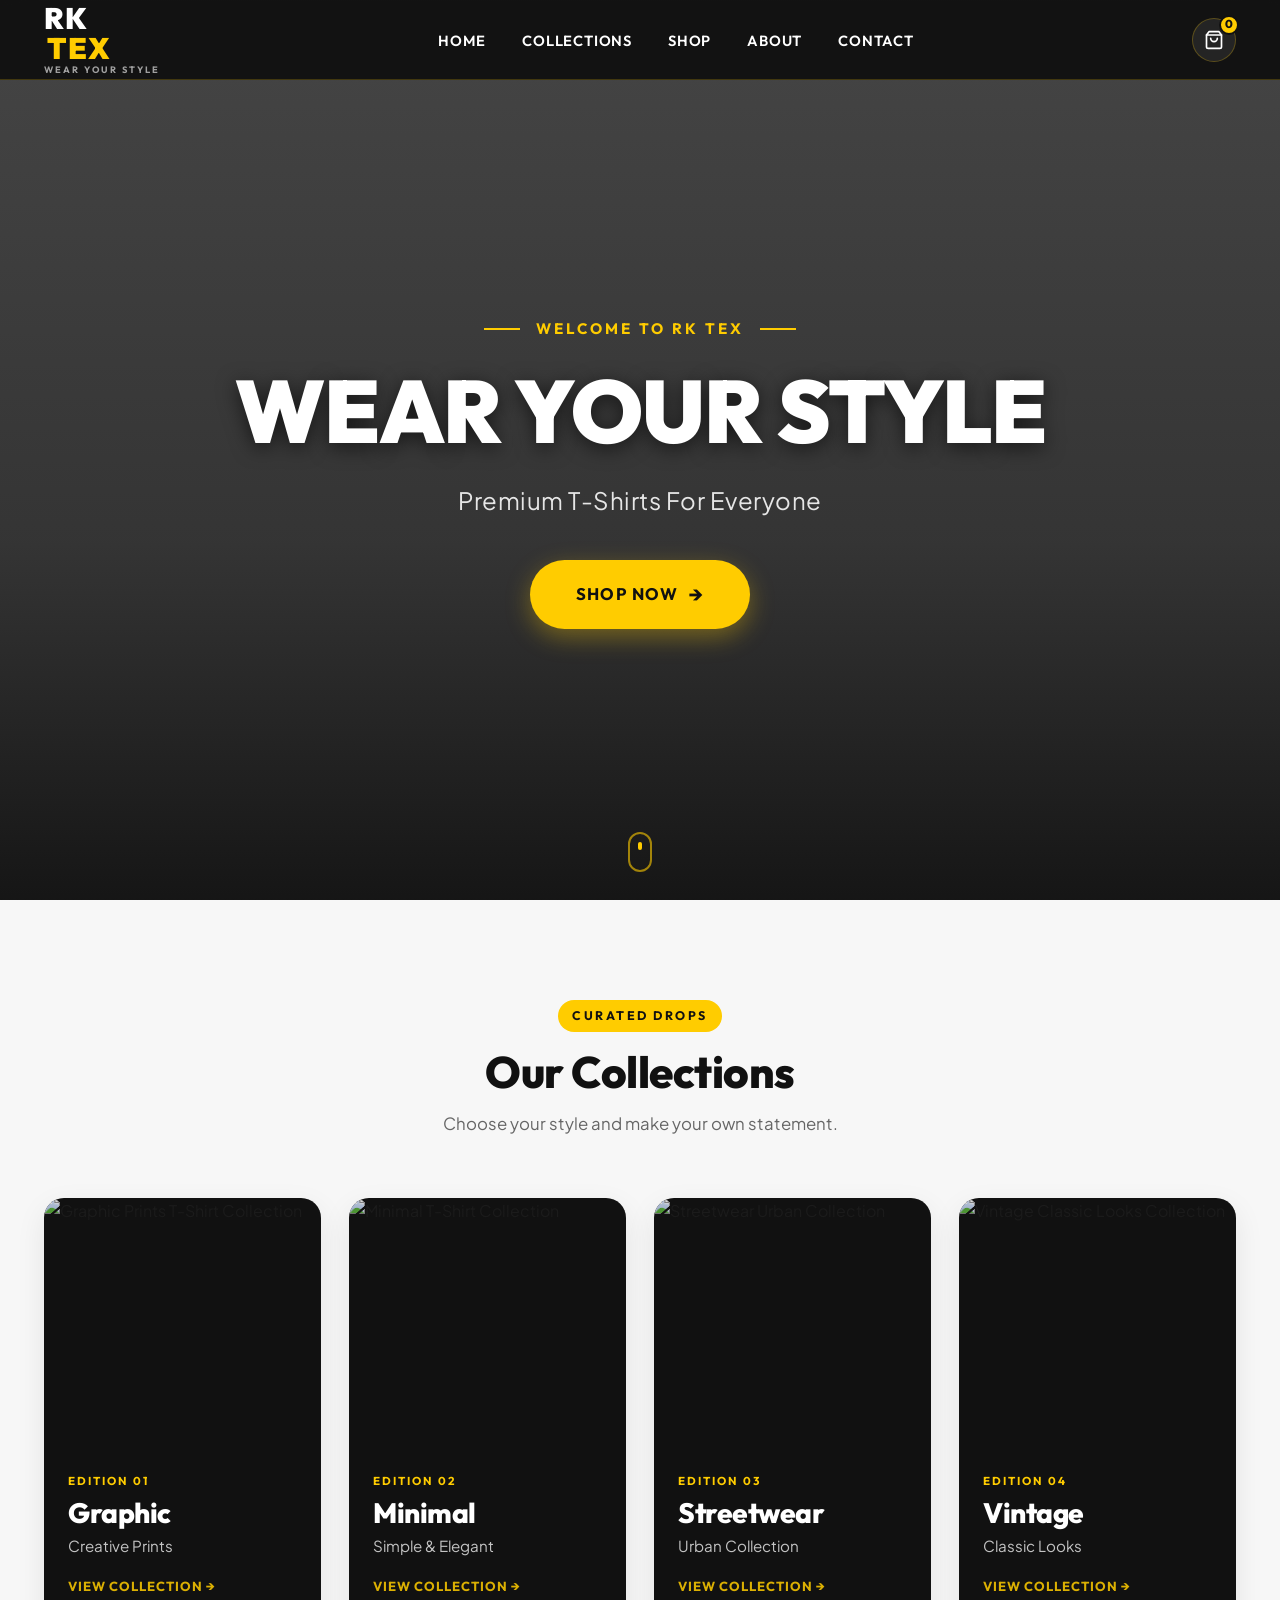
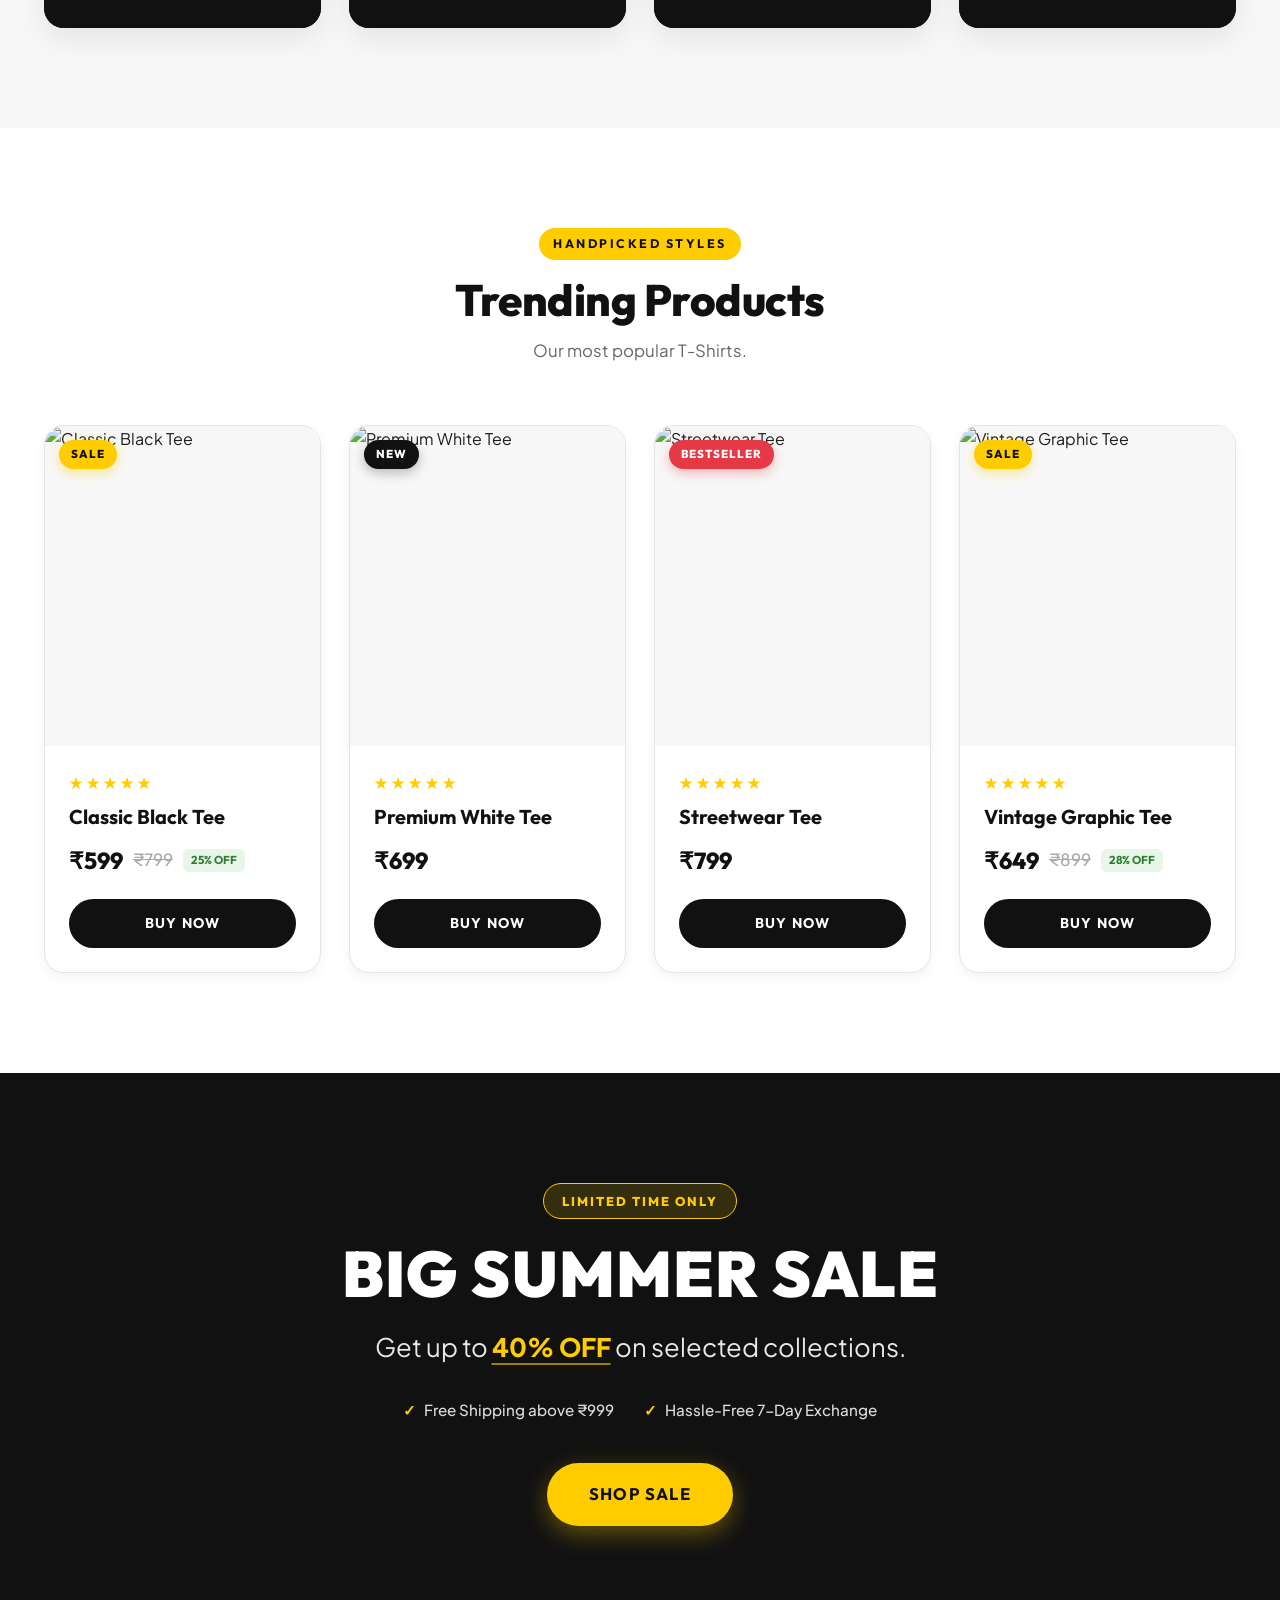
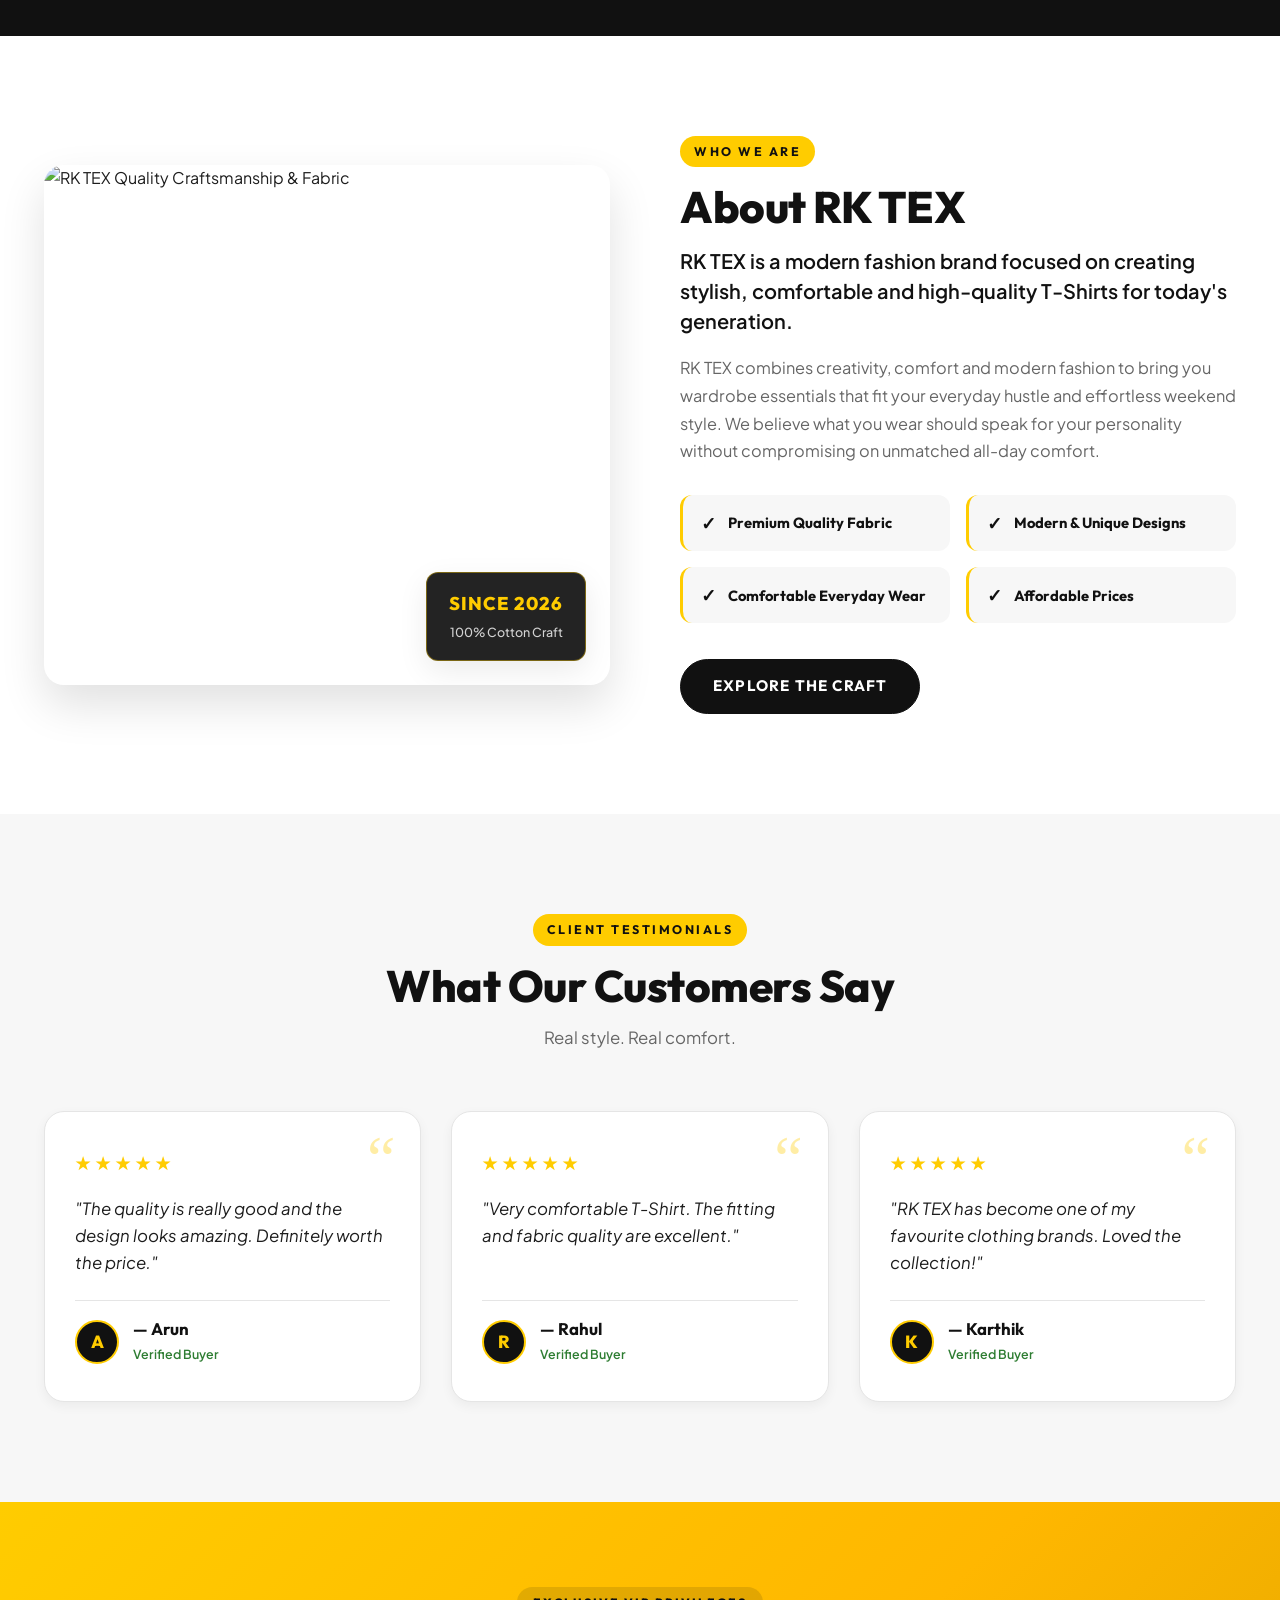
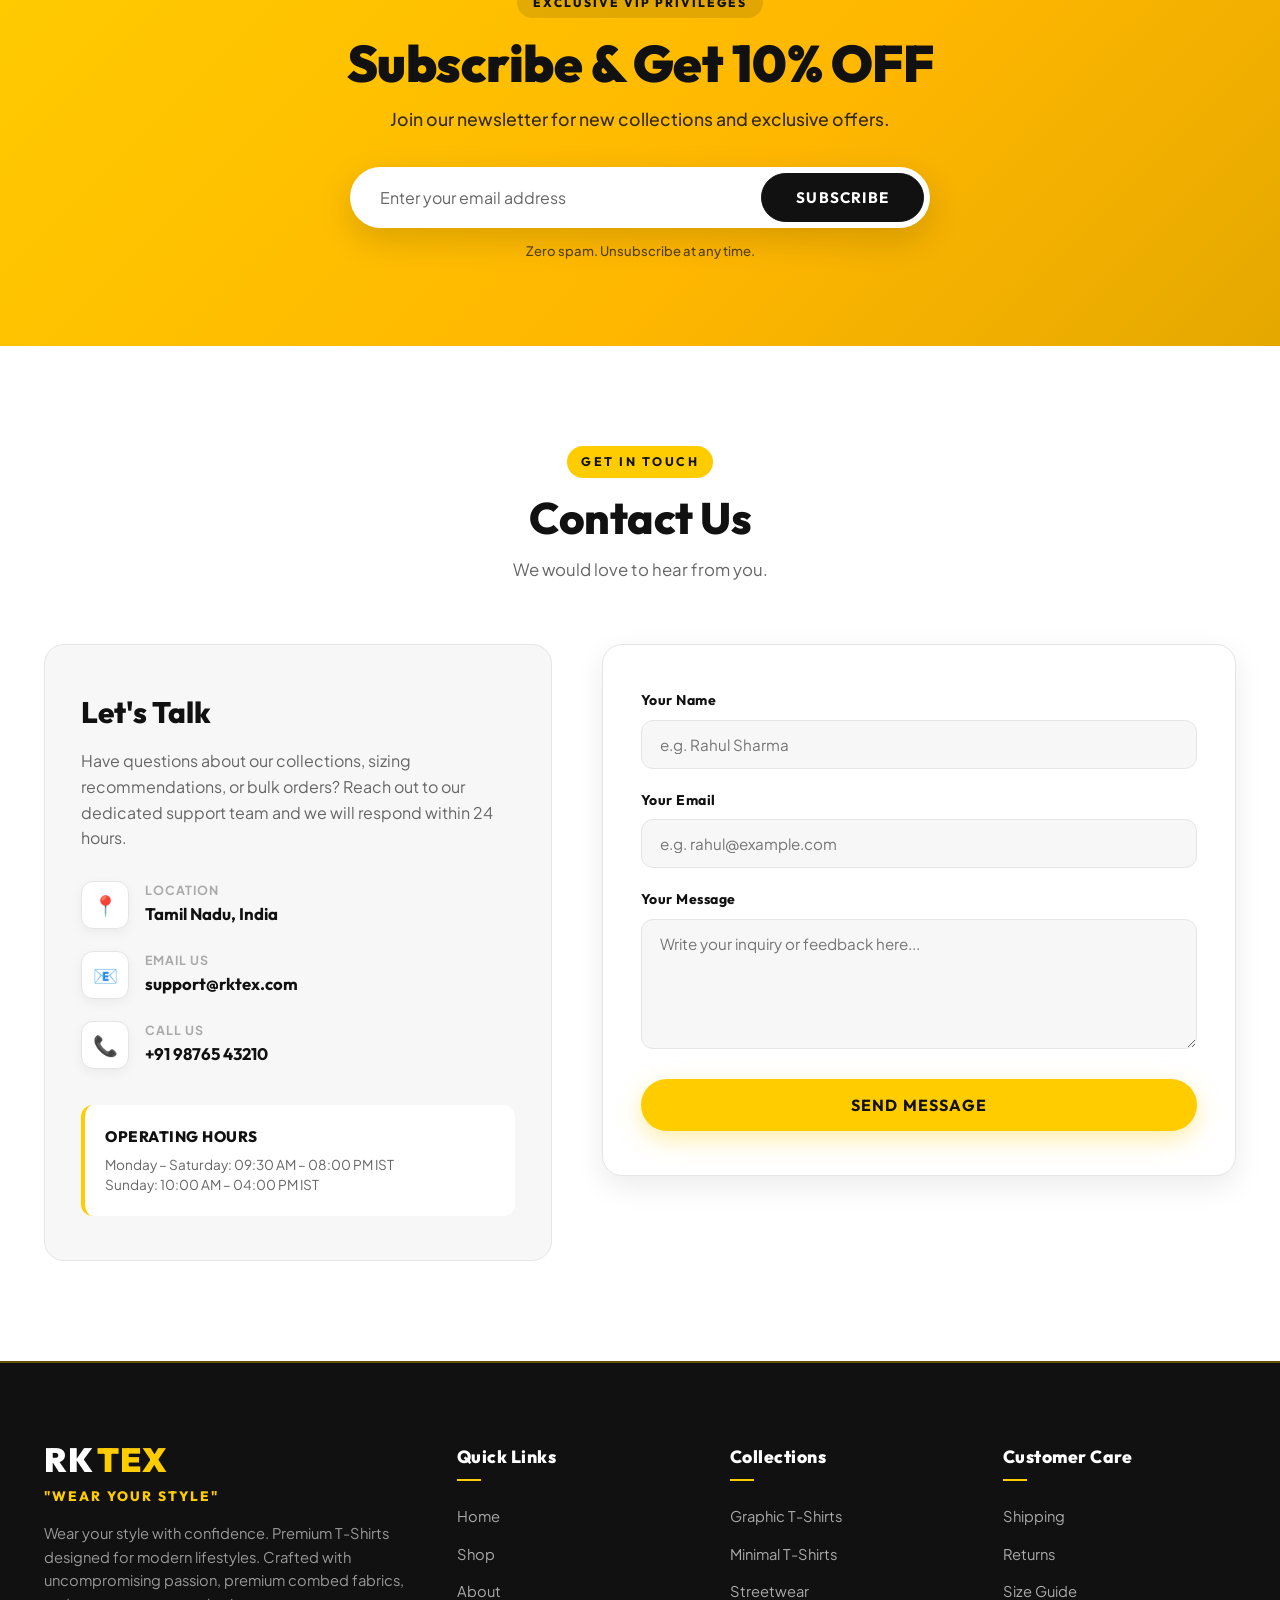
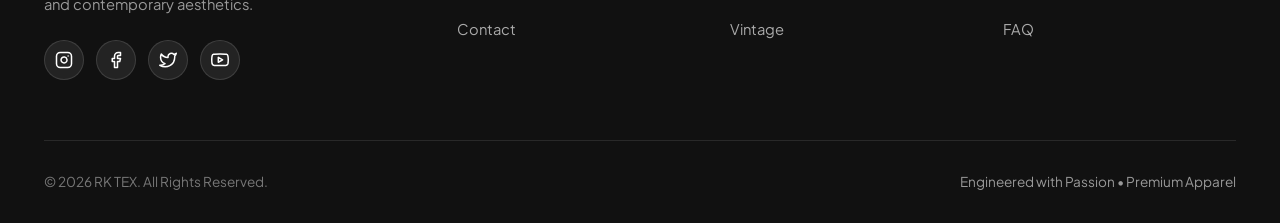
==== index.html @ 27c6c240 "Add files via upload" ====
<!DOCTYPE html>
<html lang="en">
<head>
  <meta charset="UTF-8">
  <meta name="viewport" content="width=device-width, initial-scale=1.0">
  <title>RK TEX | Wear Your Style - Premium Fashion T-Shirts</title>
  <meta name="description" content="RK TEX - Wear Your Style. Premium, stylish, and comfortable T-Shirts designed for today's generation. Explore Graphic, Minimal, Streetwear, and Vintage collections.">

  <!-- Google Fonts -->
  <link rel="preconnect" href="https://fonts.googleapis.com">
  <link rel="preconnect" href="https://fonts.gstatic.com" crossorigin>
  <link href="https://fonts.googleapis.com/css2?family=Outfit:wght@400;500;600;700;800;900&family=Plus+Jakarta+Sans:wght@300;400;500;600;700&display=swap" rel="stylesheet">

  <!-- Stylesheet -->
  <link rel="stylesheet" href="style.css">
</head>
<body>

  <!-- ==================== 1. NAVIGATION BAR ==================== -->
  <header class="navbar" id="navbar">
    <div class="nav-container">
      <!-- Logo -->
      <a href="#home" class="brand-logo" aria-label="RK TEX Home">
        <span class="logo-rk">RK</span>
        <span class="logo-tex">TEX</span>
        <span class="logo-tagline">WEAR YOUR STYLE</span>
      </a>

      <!-- Pure CSS Mobile Toggle (Zero JS) -->
      <input type="checkbox" id="nav-toggle" class="nav-toggle" aria-label="Toggle navigation menu">
      <label for="nav-toggle" class="nav-hamburger" aria-hidden="true">
        <span class="bar"></span>
        <span class="bar"></span>
        <span class="bar"></span>
      </label>

      <!-- Center / Right Navigation Links -->
      <nav class="nav-menu">
        <ul class="nav-links">
          <li><a href="#home" class="nav-link">Home</a></li>
          <li><a href="#collections" class="nav-link">Collections</a></li>
          <li><a href="#shop" class="nav-link">Shop</a></li>
          <li><a href="#about" class="nav-link">About</a></li>
          <li><a href="#contact" class="nav-link">Contact</a></li>
        </ul>
      </nav>

      <!-- Right Side: Shopping Cart Icon (Static / Non-functional) -->
      <div class="nav-cart" title="Shopping Cart (0 items)" aria-label="Shopping Cart">
        <span class="cart-icon-wrapper">
          <svg class="cart-svg" viewBox="0 0 24 24" fill="none" stroke="currentColor" stroke-width="2" stroke-linecap="round" stroke-linejoin="round">
            <path d="M6 2L3 6v14a2 2 0 0 0 2 2h14a2 2 0 0 0 2-2V6l-3-4z"></path>
            <line x1="3" y1="6" x2="21" y2="6"></line>
            <path d="M16 10a4 4 0 0 1-8 0"></path>
          </svg>
          <span class="cart-badge">0</span>
        </span>
      </div>
    </div>
  </header>

  <!-- ==================== 2. HERO / HOME SECTION ==================== -->
  <section class="hero-section" id="home">
    <div class="hero-overlay"></div>
    <div class="hero-container">
      <div class="hero-content">
        <div class="hero-eyebrow">
          <span class="eyebrow-line"></span>
          <span class="eyebrow-text">WELCOME TO RK TEX</span>
          <span class="eyebrow-line"></span>
        </div>
        <h1 class="hero-title">WEAR YOUR STYLE</h1>
        <p class="hero-subtitle">Premium T-Shirts For Everyone</p>
        <div class="hero-cta-wrapper">
          <a href="#shop" class="btn btn-gold hero-btn">
            SHOP NOW <span class="btn-arrow">&rarr;</span>
          </a>
        </div>
      </div>
    </div>
    <!-- Decorative bottom wave indicator -->
    <a href="#collections" class="hero-scroll-indicator" aria-label="Scroll to Collections">
      <span class="mouse-icon">
        <span class="wheel"></span>
      </span>
    </a>
  </section>

  <!-- ==================== 3. COLLECTIONS SECTION ==================== -->
  <section class="collections-section section-padding" id="collections">
    <div class="container">
      <div class="section-header">
        <span class="section-tag">CURATED DROPS</span>
        <h2 class="section-title">Our Collections</h2>
        <p class="section-subtitle">Choose your style and make your own statement.</p>
      </div>

      <div class="collections-grid">
        <!-- Collection 1: Graphic -->
        <article class="collection-card">
          <div class="collection-image-wrapper">
            <img src="https://images.unsplash.com/photo-1576566588028-4147f3842f27?auto=format&fit=crop&w=800&q=80" alt="Graphic Prints T-Shirt Collection" class="collection-img" loading="lazy">
            <div class="collection-overlay"></div>
          </div>
          <div class="collection-info">
            <span class="collection-category">Edition 01</span>
            <h3 class="collection-name">Graphic</h3>
            <p class="collection-sub">Creative Prints</p>
            <a href="#shop" class="collection-link">View Collection &rarr;</a>
          </div>
        </article>

        <!-- Collection 2: Minimal -->
        <article class="collection-card">
          <div class="collection-image-wrapper">
            <img src="https://images.unsplash.com/photo-1521572267360-ee0c2909d518?auto=format&fit=crop&w=800&q=80" alt="Minimal T-Shirt Collection" class="collection-img" loading="lazy">
            <div class="collection-overlay"></div>
          </div>
          <div class="collection-info">
            <span class="collection-category">Edition 02</span>
            <h3 class="collection-name">Minimal</h3>
            <p class="collection-sub">Simple &amp; Elegant</p>
            <a href="#shop" class="collection-link">View Collection &rarr;</a>
          </div>
        </article>

        <!-- Collection 3: Streetwear -->
        <article class="collection-card">
          <div class="collection-image-wrapper">
            <img src="https://images.unsplash.com/photo-1509967419530-da38b4704bc6?auto=format&fit=crop&w=800&q=80" alt="Streetwear Urban Collection" class="collection-img" loading="lazy">
            <div class="collection-overlay"></div>
          </div>
          <div class="collection-info">
            <span class="collection-category">Edition 03</span>
            <h3 class="collection-name">Streetwear</h3>
            <p class="collection-sub">Urban Collection</p>
            <a href="#shop" class="collection-link">View Collection &rarr;</a>
          </div>
        </article>

        <!-- Collection 4: Vintage -->
        <article class="collection-card">
          <div class="collection-image-wrapper">
            <img src="https://images.unsplash.com/photo-1503341455253-b2e723bb3dbb?auto=format&fit=crop&w=800&q=80" alt="Vintage Classic Looks Collection" class="collection-img" loading="lazy">
            <div class="collection-overlay"></div>
          </div>
          <div class="collection-info">
            <span class="collection-category">Edition 04</span>
            <h3 class="collection-name">Vintage</h3>
            <p class="collection-sub">Classic Looks</p>
            <a href="#shop" class="collection-link">View Collection &rarr;</a>
          </div>
        </article>
      </div>
    </div>
  </section>

  <!-- ==================== 4. SHOP / PRODUCTS SECTION ==================== -->
  <section class="shop-section section-padding" id="shop">
    <div class="container">
      <div class="section-header">
        <span class="section-tag">HANDPICKED STYLES</span>
        <h2 class="section-title">Trending Products</h2>
        <p class="section-subtitle">Our most popular T-Shirts.</p>
      </div>

      <div class="products-grid">
        <!-- PRODUCT 1 -->
        <article class="product-card">
          <div class="product-image-container">
            <span class="product-badge badge-sale">SALE</span>
            <img src="https://images.unsplash.com/photo-1583743814966-8936f5b7be1a?auto=format&fit=crop&w=800&q=80" alt="Classic Black Tee" class="product-img" loading="lazy">
          </div>
          <div class="product-details">
            <div class="product-rating" aria-label="Rating: 5 out of 5 stars">
              <span class="star">&#9733;</span>
              <span class="star">&#9733;</span>
              <span class="star">&#9733;</span>
              <span class="star">&#9733;</span>
              <span class="star">&#9733;</span>
            </div>
            <h3 class="product-name">Classic Black Tee</h3>
            <div class="product-pricing">
              <span class="current-price">&#8377;599</span>
              <span class="old-price">&#8377;799</span>
              <span class="discount-pill">25% OFF</span>
            </div>
            <a href="#contact" class="btn btn-buy">BUY NOW</a>
          </div>
        </article>

        <!-- PRODUCT 2 -->
        <article class="product-card">
          <div class="product-image-container">
            <span class="product-badge badge-new">NEW</span>
            <img src="https://images.unsplash.com/photo-1581655353564-df123a1eb820?auto=format&fit=crop&w=800&q=80" alt="Premium White Tee" class="product-img" loading="lazy">
          </div>
          <div class="product-details">
            <div class="product-rating" aria-label="Rating: 5 out of 5 stars">
              <span class="star">&#9733;</span>
              <span class="star">&#9733;</span>
              <span class="star">&#9733;</span>
              <span class="star">&#9733;</span>
              <span class="star">&#9733;</span>
            </div>
            <h3 class="product-name">Premium White Tee</h3>
            <div class="product-pricing">
              <span class="current-price">&#8377;699</span>
            </div>
            <a href="#contact" class="btn btn-buy">BUY NOW</a>
          </div>
        </article>

        <!-- PRODUCT 3 -->
        <article class="product-card">
          <div class="product-image-container">
            <span class="product-badge badge-hot">BESTSELLER</span>
            <img src="https://images.unsplash.com/photo-1562157873-818bc0726f68?auto=format&fit=crop&w=800&q=80" alt="Streetwear Tee" class="product-img" loading="lazy">
          </div>
          <div class="product-details">
            <div class="product-rating" aria-label="Rating: 5 out of 5 stars">
              <span class="star">&#9733;</span>
              <span class="star">&#9733;</span>
              <span class="star">&#9733;</span>
              <span class="star">&#9733;</span>
              <span class="star">&#9733;</span>
            </div>
            <h3 class="product-name">Streetwear Tee</h3>
            <div class="product-pricing">
              <span class="current-price">&#8377;799</span>
            </div>
            <a href="#contact" class="btn btn-buy">BUY NOW</a>
          </div>
        </article>

        <!-- PRODUCT 4 -->
        <article class="product-card">
          <div class="product-image-container">
            <span class="product-badge badge-sale">SALE</span>
            <img src="https://images.unsplash.com/photo-1529374255404-311a2a4f1fd9?auto=format&fit=crop&w=800&q=80" alt="Vintage Graphic Tee" class="product-img" loading="lazy">
          </div>
          <div class="product-details">
            <div class="product-rating" aria-label="Rating: 5 out of 5 stars">
              <span class="star">&#9733;</span>
              <span class="star">&#9733;</span>
              <span class="star">&#9733;</span>
              <span class="star">&#9733;</span>
              <span class="star">&#9733;</span>
            </div>
            <h3 class="product-name">Vintage Graphic Tee</h3>
            <div class="product-pricing">
              <span class="current-price">&#8377;649</span>
              <span class="old-price">&#8377;899</span>
              <span class="discount-pill">28% OFF</span>
            </div>
            <a href="#contact" class="btn btn-buy">BUY NOW</a>
          </div>
        </article>
      </div>
    </div>
  </section>

  <!-- ==================== 5. SPECIAL OFFER SECTION ==================== -->
  <section class="special-offer-section" id="special-offer">
    <div class="offer-bg-overlay"></div>
    <div class="container offer-container">
      <div class="offer-content">
        <span class="offer-pill">LIMITED TIME ONLY</span>
        <h2 class="offer-title">BIG SUMMER SALE</h2>
        <p class="offer-subtitle">
          Get up to <strong class="gold-highlight">40% OFF</strong> on selected collections.
        </p>
        <div class="offer-meta">
          <div class="offer-perk">
            <span class="perk-icon">&#10003;</span> Free Shipping above &#8377;999
          </div>
          <div class="offer-perk">
            <span class="perk-icon">&#10003;</span> Hassle-Free 7-Day Exchange
          </div>
        </div>
        <div class="offer-action">
          <a href="#shop" class="btn btn-gold btn-large">SHOP SALE</a>
        </div>
      </div>
    </div>
  </section>

  <!-- ==================== 6. ABOUT SECTION ==================== -->
  <section class="about-section section-padding" id="about">
    <div class="container">
      <div class="about-grid">
        <!-- Left: Large Fashion Image -->
        <div class="about-image-column">
          <div class="about-image-frame">
            <img src="https://images.unsplash.com/photo-1489987707025-afc232f7ea0f?auto=format&fit=crop&w=1000&q=80" alt="RK TEX Quality Craftsmanship & Fabric" class="about-img" loading="lazy">
            <div class="about-image-badge">
              <span class="badge-year">SINCE 2026</span>
              <span class="badge-sub">100% Cotton Craft</span>
            </div>
          </div>
        </div>

        <!-- Right: Text & Features -->
        <div class="about-content-column">
          <span class="section-tag">WHO WE ARE</span>
          <h2 class="section-title">About RK TEX</h2>
          <p class="about-lead">
            RK TEX is a modern fashion brand focused on creating stylish, comfortable and high-quality T-Shirts for today's generation.
          </p>
          <p class="about-body">
            RK TEX combines creativity, comfort and modern fashion to bring you wardrobe essentials that fit your everyday hustle and effortless weekend style. We believe what you wear should speak for your personality without compromising on unmatched all-day comfort.
          </p>

          <div class="features-list">
            <div class="feature-item">
              <span class="feature-check">&#10003;</span>
              <span class="feature-text">Premium Quality Fabric</span>
            </div>
            <div class="feature-item">
              <span class="feature-check">&#10003;</span>
              <span class="feature-text">Modern &amp; Unique Designs</span>
            </div>
            <div class="feature-item">
              <span class="feature-check">&#10003;</span>
              <span class="feature-text">Comfortable Everyday Wear</span>
            </div>
            <div class="feature-item">
              <span class="feature-check">&#10003;</span>
              <span class="feature-text">Affordable Prices</span>
            </div>
          </div>

          <div class="about-cta">
            <a href="#collections" class="btn btn-dark">EXPLORE THE CRAFT</a>
          </div>
        </div>
      </div>
    </div>
  </section>

  <!-- ==================== 7. CUSTOMER REVIEWS SECTION ==================== -->
  <section class="reviews-section section-padding" id="reviews">
    <div class="container">
      <div class="section-header">
        <span class="section-tag">CLIENT TESTIMONIALS</span>
        <h2 class="section-title">What Our Customers Say</h2>
        <p class="section-subtitle">Real style. Real comfort.</p>
      </div>

      <div class="reviews-grid">
        <!-- Review 1 -->
        <article class="review-card">
          <div class="review-quote-mark">&ldquo;</div>
          <div class="review-stars" aria-label="5 stars rating">
            <span class="star">&#9733;</span>
            <span class="star">&#9733;</span>
            <span class="star">&#9733;</span>
            <span class="star">&#9733;</span>
            <span class="star">&#9733;</span>
          </div>
          <p class="review-text">
            "The quality is really good and the design looks amazing. Definitely worth the price."
          </p>
          <div class="review-author-meta">
            <div class="author-avatar">A</div>
            <div class="author-info">
              <h4 class="author-name">&mdash; Arun</h4>
              <span class="author-tag">Verified Buyer</span>
            </div>
          </div>
        </article>

        <!-- Review 2 -->
        <article class="review-card">
          <div class="review-quote-mark">&ldquo;</div>
          <div class="review-stars" aria-label="5 stars rating">
            <span class="star">&#9733;</span>
            <span class="star">&#9733;</span>
            <span class="star">&#9733;</span>
            <span class="star">&#9733;</span>
            <span class="star">&#9733;</span>
          </div>
          <p class="review-text">
            "Very comfortable T-Shirt. The fitting and fabric quality are excellent."
          </p>
          <div class="review-author-meta">
            <div class="author-avatar">R</div>
            <div class="author-info">
              <h4 class="author-name">&mdash; Rahul</h4>
              <span class="author-tag">Verified Buyer</span>
            </div>
          </div>
        </article>

        <!-- Review 3 -->
        <article class="review-card">
          <div class="review-quote-mark">&ldquo;</div>
          <div class="review-stars" aria-label="5 stars rating">
            <span class="star">&#9733;</span>
            <span class="star">&#9733;</span>
            <span class="star">&#9733;</span>
            <span class="star">&#9733;</span>
            <span class="star">&#9733;</span>
          </div>
          <p class="review-text">
            "RK TEX has become one of my favourite clothing brands. Loved the collection!"
          </p>
          <div class="review-author-meta">
            <div class="author-avatar">K</div>
            <div class="author-info">
              <h4 class="author-name">&mdash; Karthik</h4>
              <span class="author-tag">Verified Buyer</span>
            </div>
          </div>
        </article>
      </div>
    </div>
  </section>

  <!-- ==================== 8. NEWSLETTER SECTION ==================== -->
  <section class="newsletter-section" id="newsletter">
    <div class="container newsletter-container">
      <div class="newsletter-inner">
        <span class="newsletter-pill">EXCLUSIVE VIP PRIVILEGES</span>
        <h2 class="newsletter-title">Subscribe &amp; Get 10% OFF</h2>
        <p class="newsletter-text">Join our newsletter for new collections and exclusive offers.</p>

        <form class="newsletter-form" action="#newsletter" method="get">
          <div class="newsletter-input-group">
            <input type="email" class="newsletter-input" placeholder="Enter your email address" required aria-label="Email address for newsletter">
            <button type="submit" class="btn btn-dark newsletter-btn">SUBSCRIBE</button>
          </div>
          <span class="newsletter-disclaimer">Zero spam. Unsubscribe at any time.</span>
        </form>
      </div>
    </div>
  </section>

  <!-- ==================== 9. CONTACT SECTION ==================== -->
  <section class="contact-section section-padding" id="contact">
    <div class="container">
      <div class="section-header">
        <span class="section-tag">GET IN TOUCH</span>
        <h2 class="section-title">Contact Us</h2>
        <p class="section-subtitle">We would love to hear from you.</p>
      </div>

      <div class="contact-grid">
        <!-- Left Column: Let's Talk & Details -->
        <div class="contact-info-column">
          <h3 class="contact-subheading">Let's Talk</h3>
          <p class="contact-desc">
            Have questions about our collections, sizing recommendations, or bulk orders? Reach out to our dedicated support team and we will respond within 24 hours.
          </p>

          <div class="contact-items">
            <div class="contact-item">
              <div class="contact-icon">📍</div>
              <div class="contact-text">
                <span class="item-title">Location</span>
                <span class="item-value">Tamil Nadu, India</span>
              </div>
            </div>

            <div class="contact-item">
              <div class="contact-icon">📧</div>
              <div class="contact-text">
                <span class="item-title">Email Us</span>
                <a href="mailto:support@rktex.com" class="item-value item-link">support@rktex.com</a>
              </div>
            </div>

            <div class="contact-item">
              <div class="contact-icon">📞</div>
              <div class="contact-text">
                <span class="item-title">Call Us</span>
                <a href="tel:+919876543210" class="item-value item-link">+91 98765 43210</a>
              </div>
            </div>
          </div>

          <div class="store-hours-card">
            <h4>Operating Hours</h4>
            <p>Monday &ndash; Saturday: 09:30 AM &ndash; 08:00 PM IST</p>
            <p>Sunday: 10:00 AM &ndash; 04:00 PM IST</p>
          </div>
        </div>

        <!-- Right Column: Contact Form -->
        <div class="contact-form-column">
          <form class="contact-form" action="#contact" method="get">
            <div class="form-group">
              <label for="contact-name" class="form-label">Your Name</label>
              <input type="text" id="contact-name" name="name" class="form-input" placeholder="e.g. Rahul Sharma" required>
            </div>

            <div class="form-group">
              <label for="contact-email" class="form-label">Your Email</label>
              <input type="email" id="contact-email" name="email" class="form-input" placeholder="e.g. rahul@example.com" required>
            </div>

            <div class="form-group">
              <label for="contact-message" class="form-label">Your Message</label>
              <textarea id="contact-message" name="message" class="form-textarea" rows="5" placeholder="Write your inquiry or feedback here..." required></textarea>
            </div>

            <button type="submit" class="btn btn-gold btn-block form-submit-btn">
              SEND MESSAGE
            </button>
          </form>
        </div>
      </div>
    </div>
  </section>

  <!-- ==================== 10. FOOTER ==================== -->
  <footer class="site-footer">
    <div class="container footer-container">
      <div class="footer-grid">
        <!-- Column 1: Brand Info -->
        <div class="footer-col brand-col">
          <a href="#home" class="brand-logo footer-logo" aria-label="RK TEX Home">
            <span class="logo-rk">RK</span>
            <span class="logo-tex">TEX</span>
          </a>
          <p class="footer-tagline">"WEAR YOUR STYLE"</p>
          <p class="footer-description">
            Wear your style with confidence. Premium T-Shirts designed for modern lifestyles. Crafted with uncompromising passion, premium combed fabrics, and contemporary aesthetics.
          </p>
          <div class="footer-social-links" aria-label="Social media links">
            <a href="#home" class="social-icon" aria-label="Instagram">
              <svg viewBox="0 0 24 24" fill="none" stroke="currentColor" stroke-width="2" stroke-linecap="round" stroke-linejoin="round"><rect x="2" y="2" width="20" height="20" rx="5" ry="5"></rect><path d="M16 11.37A4 4 0 1 1 12.63 8 4 4 0 0 1 16 11.37z"></path><line x1="17.5" y1="6.5" x2="17.51" y2="6.5"></line></svg>
            </a>
            <a href="#home" class="social-icon" aria-label="Facebook">
              <svg viewBox="0 0 24 24" fill="none" stroke="currentColor" stroke-width="2" stroke-linecap="round" stroke-linejoin="round"><path d="M18 2h-3a5 5 0 0 0-5 5v3H7v4h3v8h4v-8h3l1-4h-4V7a1 1 0 0 1 1-1h3z"></path></svg>
            </a>
            <a href="#home" class="social-icon" aria-label="Twitter">
              <svg viewBox="0 0 24 24" fill="none" stroke="currentColor" stroke-width="2" stroke-linecap="round" stroke-linejoin="round"><path d="M23 3a10.9 10.9 0 0 1-3.14 1.53 4.48 4.48 0 0 0-7.86 3v1A10.66 10.66 0 0 1 3 4s-4 9 5 13a11.64 11.64 0 0 1-7 2c9 5 20 0 20-11.5a4.5 4.5 0 0 0-.08-.83A7.72 7.72 0 0 0 23 3z"></path></svg>
            </a>
            <a href="#home" class="social-icon" aria-label="YouTube">
              <svg viewBox="0 0 24 24" fill="none" stroke="currentColor" stroke-width="2" stroke-linecap="round" stroke-linejoin="round"><path d="M22.54 6.42a2.78 2.78 0 0 0-1.94-2C18.88 4 12 4 12 4s-6.88 0-8.6.46a2.78 2.78 0 0 0-1.94 2A29 29 0 0 0 1 11.75a29 29 0 0 0 .46 5.33A2.78 2.78 0 0 0 3.4 19c1.72.46 8.6.46 8.6.46s6.88 0 8.6-.46a2.78 2.78 0 0 0 1.94-2 29 29 0 0 0 .46-5.25 29 29 0 0 0-.46-5.33z"></path><polygon points="9.75 15.02 15.5 11.75 9.75 8.48 9.75 15.02"></polygon></svg>
            </a>
          </div>
        </div>

        <!-- Column 2: Quick Links -->
        <div class="footer-col">
          <h4 class="footer-title">Quick Links</h4>
          <ul class="footer-links">
            <li><a href="#home">Home</a></li>
            <li><a href="#shop">Shop</a></li>
            <li><a href="#about">About</a></li>
            <li><a href="#contact">Contact</a></li>
          </ul>
        </div>

        <!-- Column 3: Collections -->
        <div class="footer-col">
          <h4 class="footer-title">Collections</h4>
          <ul class="footer-links">
            <li><a href="#collections">Graphic T-Shirts</a></li>
            <li><a href="#collections">Minimal T-Shirts</a></li>
            <li><a href="#collections">Streetwear</a></li>
            <li><a href="#collections">Vintage</a></li>
          </ul>
        </div>

        <!-- Column 4: Customer Care -->
        <div class="footer-col">
          <h4 class="footer-title">Customer Care</h4>
          <ul class="footer-links">
            <li><a href="#contact">Shipping</a></li>
            <li><a href="#contact">Returns</a></li>
            <li><a href="#contact">Size Guide</a></li>
            <li><a href="#contact">FAQ</a></li>
          </ul>
        </div>
      </div>

      <div class="footer-bottom">
        <p class="copyright">&copy; 2026 RK TEX. All Rights Reserved.</p>
        <p class="footer-made">Engineered with Passion &bull; Premium Apparel</p>
      </div>
    </div>
  </footer>

</body>
</html>
---- style.css ----
/* ==========================================================================
   RK TEX - "WEAR YOUR STYLE"
   Premium Fashion Single-Page Website
   Pure HTML5 & CSS3 - Zero JavaScript
   ========================================================================== */

/* --------------------------------------------------------------------------
   1. CSS Custom Properties / Design Tokens
   -------------------------------------------------------------------------- */
:root {
  /* Brand Palette */
  --color-black: #111111;
  --color-black-pure: #000000;
  --color-dark-surface: #181818;
  --color-dark-card: #202020;
  --color-white: #FFFFFF;
  --color-gold: #FFCC00;
  --color-gold-hover: #E5B800;
  --color-gold-dark: #C69E00;
  --color-gold-light: #FFF6D1;
  --color-gold-glow: rgba(255, 204, 0, 0.35);

  /* Neutrals */
  --color-bg-light: #F7F7F7;
  --color-bg-alt: #F0F0F0;
  --color-text-main: #1D1D1D;
  --color-text-muted: #666666;
  --color-text-light: #AAAAAA;
  --color-border-light: #E5E5E5;
  --color-border-dark: rgba(255, 255, 255, 0.12);

  /* Typography */
  --font-heading: 'Outfit', -apple-system, BlinkMacSystemFont, 'Segoe UI', Roboto, sans-serif;
  --font-body: 'Plus Jakarta Sans', -apple-system, BlinkMacSystemFont, 'Segoe UI', Roboto, sans-serif;

  /* Elevation / Shadows */
  --shadow-sm: 0 4px 12px rgba(0, 0, 0, 0.05);
  --shadow-md: 0 10px 30px rgba(0, 0, 0, 0.08);
  --shadow-lg: 0 20px 45px rgba(0, 0, 0, 0.12);
  --shadow-hover: 0 22px 50px rgba(0, 0, 0, 0.16);
  --shadow-gold: 0 8px 25px rgba(255, 204, 0, 0.35);

  /* Radii */
  --radius-sm: 6px;
  --radius-md: 12px;
  --radius-lg: 20px;
  --radius-full: 9999px;

  /* Transitions */
  --transition-fast: all 0.2s ease;
  --transition-smooth: all 0.35s cubic-bezier(0.16, 1, 0.3, 1);
  --transition-slow: all 0.6s cubic-bezier(0.16, 1, 0.3, 1);

  /* Layout */
  --navbar-height: 80px;
  --container-max: 1240px;
}

/* --------------------------------------------------------------------------
   2. Reset & Global Styles
   -------------------------------------------------------------------------- */
*, *::before, *::after {
  box-sizing: border-box;
  margin: 0;
  padding: 0;
}

html {
  font-size: 16px;
  scroll-behavior: smooth;
  scroll-padding-top: var(--navbar-height);
  -webkit-font-smoothing: antialiased;
  -moz-osx-font-smoothing: grayscale;
}

body {
  font-family: var(--font-body);
  background-color: var(--color-white);
  color: var(--color-text-main);
  line-height: 1.6;
  overflow-x: hidden;
}

img {
  max-width: 100%;
  height: auto;
  display: block;
}

a {
  text-decoration: none;
  color: inherit;
  transition: var(--transition-fast);
}

ul {
  list-style: none;
}

button, input, textarea {
  font-family: inherit;
  font-size: inherit;
  border: none;
  outline: none;
}

/* --------------------------------------------------------------------------
   3. Utility Classes & Layout Containers
   -------------------------------------------------------------------------- */
.container {
  width: 100%;
  max-width: var(--container-max);
  margin-left: auto;
  margin-right: auto;
  padding-left: 24px;
  padding-right: 24px;
}

.section-padding {
  padding-top: 100px;
  padding-bottom: 100px;
}

.section-header {
  text-align: center;
  max-width: 680px;
  margin: 0 auto 60px auto;
}

.section-tag {
  display: inline-block;
  font-family: var(--font-heading);
  font-size: 0.78rem;
  font-weight: 700;
  letter-spacing: 2.5px;
  text-transform: uppercase;
  color: var(--color-black);
  background: var(--color-gold);
  padding: 6px 14px;
  border-radius: var(--radius-full);
  margin-bottom: 14px;
}

.section-title {
  font-family: var(--font-heading);
  font-size: clamp(2rem, 3.5vw, 2.75rem);
  font-weight: 800;
  color: var(--color-black);
  letter-spacing: -0.5px;
  line-height: 1.2;
  margin-bottom: 12px;
}

.section-subtitle {
  font-size: 1.05rem;
  color: var(--color-text-muted);
  font-weight: 400;
}

/* Common Buttons */
.btn {
  display: inline-flex;
  align-items: center;
  justify-content: center;
  gap: 10px;
  font-family: var(--font-heading);
  font-size: 0.95rem;
  font-weight: 700;
  letter-spacing: 1.2px;
  text-transform: uppercase;
  padding: 14px 32px;
  border-radius: var(--radius-full);
  cursor: pointer;
  transition: var(--transition-smooth);
}

.btn-gold {
  background: var(--color-gold);
  color: var(--color-black);
  box-shadow: var(--shadow-gold);
}

.btn-gold:hover {
  background: var(--color-white);
  color: var(--color-black);
  box-shadow: 0 12px 30px rgba(255, 204, 0, 0.45);
  transform: translateY(-3px);
}

.btn-dark {
  background: var(--color-black);
  color: var(--color-white);
  border: 1px solid var(--color-black);
}

.btn-dark:hover {
  background: var(--color-gold);
  color: var(--color-black);
  border-color: var(--color-gold);
  box-shadow: var(--shadow-gold);
  transform: translateY(-3px);
}

.btn-large {
  padding: 18px 42px;
  font-size: 1.05rem;
}

.btn-block {
  width: 100%;
}

/* --------------------------------------------------------------------------
   4. NAVIGATION BAR (Fixed Top)
   -------------------------------------------------------------------------- */
.navbar {
  position: fixed;
  top: 0;
  left: 0;
  width: 100%;
  height: var(--navbar-height);
  background: rgba(17, 17, 17, 0.96);
  backdrop-filter: blur(14px);
  -webkit-backdrop-filter: blur(14px);
  border-bottom: 1px solid rgba(255, 204, 0, 0.2);
  z-index: 1000;
  transition: var(--transition-smooth);
}

.nav-container {
  max-width: var(--container-max);
  height: 100%;
  margin: 0 auto;
  padding: 0 24px;
  display: flex;
  align-items: center;
  justify-content: space-between;
}

/* Brand Logo */
.brand-logo {
  display: flex;
  flex-direction: column;
  line-height: 1;
}

.logo-rk {
  font-family: var(--font-heading);
  font-size: 1.85rem;
  font-weight: 900;
  color: var(--color-white);
  letter-spacing: 1px;
}

.logo-tex {
  font-family: var(--font-heading);
  font-size: 1.85rem;
  font-weight: 900;
  color: var(--color-gold);
  letter-spacing: 1px;
  margin-left: 3px;
}

.logo-tagline {
  font-family: var(--font-heading);
  font-size: 0.58rem;
  font-weight: 700;
  letter-spacing: 2px;
  color: rgba(255, 255, 255, 0.6);
  margin-top: 2px;
}

/* Navigation Links */
.nav-menu {
  display: flex;
  align-items: center;
}

.nav-links {
  display: flex;
  align-items: center;
  gap: 36px;
}

.nav-link {
  font-family: var(--font-heading);
  font-size: 0.92rem;
  font-weight: 600;
  color: var(--color-white);
  letter-spacing: 0.8px;
  text-transform: uppercase;
  position: relative;
  padding: 6px 0;
  transition: var(--transition-fast);
}

.nav-link::after {
  content: '';
  position: absolute;
  bottom: 0;
  left: 0;
  width: 0;
  height: 2px;
  background-color: var(--color-gold);
  transition: var(--transition-smooth);
}

.nav-link:hover {
  color: var(--color-gold);
}

.nav-link:hover::after {
  width: 100%;
}

/* Shopping Cart Icon (Static / Non-functional) */
.nav-cart {
  display: flex;
  align-items: center;
}

.cart-icon-wrapper {
  position: relative;
  display: inline-flex;
  align-items: center;
  justify-content: center;
  width: 44px;
  height: 44px;
  background: rgba(255, 255, 255, 0.08);
  border: 1px solid rgba(255, 204, 0, 0.25);
  border-radius: var(--radius-full);
  color: var(--color-white);
  cursor: pointer;
  transition: var(--transition-smooth);
}

.cart-icon-wrapper:hover {
  background: var(--color-gold);
  color: var(--color-black);
  border-color: var(--color-gold);
  transform: scale(1.06);
}

.cart-svg {
  width: 20px;
  height: 20px;
}

.cart-badge {
  position: absolute;
  top: -4px;
  right: -4px;
  background: var(--color-gold);
  color: var(--color-black);
  font-family: var(--font-heading);
  font-size: 0.72rem;
  font-weight: 800;
  width: 20px;
  height: 20px;
  border-radius: 50%;
  display: flex;
  align-items: center;
  justify-content: center;
  border: 2px solid var(--color-black);
  transition: var(--transition-fast);
}

.cart-icon-wrapper:hover .cart-badge {
  background: var(--color-black);
  color: var(--color-gold);
  border-color: var(--color-white);
}

/* Pure CSS Mobile Navigation Toggle (Zero JS) */
.nav-toggle {
  display: none;
}

.nav-hamburger {
  display: none;
  flex-direction: column;
  justify-content: space-between;
  width: 28px;
  height: 20px;
  cursor: pointer;
  z-index: 1001;
}

.nav-hamburger .bar {
  display: block;
  height: 3px;
  width: 100%;
  background-color: var(--color-white);
  border-radius: 2px;
  transition: var(--transition-smooth);
}

/* --------------------------------------------------------------------------
   5. HERO / HOME SECTION
   -------------------------------------------------------------------------- */
.hero-section {
  position: relative;
  min-height: 100vh;
  display: flex;
  align-items: center;
  justify-content: center;
  background-image: url('https://images.unsplash.com/photo-1503342217505-b0a15ec3261c?auto=format&fit=crop&w=1920&q=80');
  background-size: cover;
  background-position: center center;
  background-attachment: fixed;
  padding-top: var(--navbar-height);
  overflow: hidden;
}

.hero-overlay {
  position: absolute;
  inset: 0;
  background: linear-gradient(
    180deg,
    rgba(17, 17, 17, 0.78) 0%,
    rgba(17, 17, 17, 0.85) 60%,
    rgba(17, 17, 17, 0.98) 100%
  );
  z-index: 1;
}

.hero-container {
  position: relative;
  z-index: 2;
  width: 100%;
  max-width: var(--container-max);
  margin: 0 auto;
  padding: 60px 24px 100px 24px;
  text-align: center;
}

.hero-content {
  max-width: 860px;
  margin: 0 auto;
}

.hero-eyebrow {
  display: inline-flex;
  align-items: center;
  gap: 16px;
  margin-bottom: 24px;
}

.eyebrow-line {
  display: inline-block;
  width: 36px;
  height: 2px;
  background: var(--color-gold);
}

.eyebrow-text {
  font-family: var(--font-heading);
  font-size: 0.95rem;
  font-weight: 700;
  letter-spacing: 3px;
  color: var(--color-gold);
  text-transform: uppercase;
}

.hero-title {
  font-family: var(--font-heading);
  font-size: clamp(2.8rem, 7vw, 5.5rem);
  font-weight: 900;
  color: var(--color-white);
  line-height: 1.05;
  letter-spacing: -1px;
  text-transform: uppercase;
  margin-bottom: 24px;
  text-shadow: 0 4px 20px rgba(0, 0, 0, 0.6);
}

.hero-subtitle {
  font-size: clamp(1.15rem, 2.2vw, 1.5rem);
  color: rgba(255, 255, 255, 0.88);
  font-weight: 400;
  max-width: 600px;
  margin: 0 auto 40px auto;
  letter-spacing: 0.5px;
}

.hero-cta-wrapper {
  display: flex;
  justify-content: center;
}

.hero-btn {
  font-size: 1.05rem;
  padding: 18px 46px;
  border-radius: var(--radius-full);
}

.btn-arrow {
  display: inline-block;
  font-size: 1.3rem;
  transition: transform 0.3s ease;
}

.hero-btn:hover .btn-arrow {
  transform: translateX(6px);
}

.hero-scroll-indicator {
  position: absolute;
  bottom: 28px;
  left: 50%;
  transform: translateX(-50%);
  z-index: 2;
  display: flex;
  flex-direction: column;
  align-items: center;
}

.mouse-icon {
  width: 24px;
  height: 40px;
  border: 2px solid rgba(255, 204, 0, 0.6);
  border-radius: 14px;
  position: relative;
}

.wheel {
  position: absolute;
  top: 8px;
  left: 50%;
  width: 4px;
  height: 8px;
  background: var(--color-gold);
  border-radius: 2px;
  transform: translateX(-50%);
}

/* --------------------------------------------------------------------------
   6. COLLECTIONS SECTION
   -------------------------------------------------------------------------- */
.collections-section {
  background-color: var(--color-bg-light);
}

.collections-grid {
  display: grid;
  grid-template-columns: repeat(4, 1fr);
  gap: 28px;
}

.collection-card {
  position: relative;
  height: 430px;
  border-radius: var(--radius-lg);
  overflow: hidden;
  box-shadow: var(--shadow-md);
  background: var(--color-black);
  transition: var(--transition-smooth);
  cursor: pointer;
}

.collection-image-wrapper {
  position: absolute;
  inset: 0;
  width: 100%;
  height: 100%;
  overflow: hidden;
}

.collection-img {
  width: 100%;
  height: 100%;
  object-fit: cover;
  object-position: center top;
  transition: transform 0.65s cubic-bezier(0.16, 1, 0.3, 1);
}

.collection-overlay {
  position: absolute;
  inset: 0;
  background: linear-gradient(
    180deg,
    rgba(17, 17, 17, 0.15) 0%,
    rgba(17, 17, 17, 0.45) 50%,
    rgba(17, 17, 17, 0.95) 100%
  );
  transition: var(--transition-smooth);
}

.collection-info {
  position: absolute;
  bottom: 0;
  left: 0;
  right: 0;
  padding: 30px 24px;
  z-index: 2;
  color: var(--color-white);
  transition: var(--transition-smooth);
}

.collection-category {
  display: inline-block;
  font-family: var(--font-heading);
  font-size: 0.72rem;
  font-weight: 700;
  letter-spacing: 2px;
  text-transform: uppercase;
  color: var(--color-gold);
  margin-bottom: 6px;
}

.collection-name {
  font-family: var(--font-heading);
  font-size: 1.75rem;
  font-weight: 800;
  letter-spacing: -0.5px;
  color: var(--color-white);
  line-height: 1.2;
  margin-bottom: 4px;
}

.collection-sub {
  font-size: 0.95rem;
  color: rgba(255, 255, 255, 0.75);
  font-weight: 400;
  margin-bottom: 14px;
}

.collection-link {
  display: inline-flex;
  align-items: center;
  font-family: var(--font-heading);
  font-size: 0.82rem;
  font-weight: 700;
  letter-spacing: 1px;
  color: var(--color-gold);
  text-transform: uppercase;
  opacity: 0.85;
  transition: var(--transition-fast);
}

/* Collections Hover Effects */
.collection-card:hover {
  transform: translateY(-8px);
  box-shadow: var(--shadow-hover), 0 0 20px rgba(255, 204, 0, 0.2);
}

.collection-card:hover .collection-img {
  transform: scale(1.1);
}

.collection-card:hover .collection-overlay {
  background: linear-gradient(
    180deg,
    rgba(17, 17, 17, 0.05) 0%,
    rgba(17, 17, 17, 0.5) 40%,
    rgba(17, 17, 17, 0.98) 100%
  );
}

.collection-card:hover .collection-link {
  color: var(--color-white);
  transform: translateX(4px);
}

/* --------------------------------------------------------------------------
   7. SHOP / PRODUCTS SECTION
   -------------------------------------------------------------------------- */
.shop-section {
  background-color: var(--color-white);
}

.products-grid {
  display: grid;
  grid-template-columns: repeat(4, 1fr);
  gap: 28px;
}

.product-card {
  background: var(--color-white);
  border: 1px solid var(--color-border-light);
  border-radius: var(--radius-lg);
  overflow: hidden;
  box-shadow: var(--shadow-sm);
  display: flex;
  flex-direction: column;
  transition: var(--transition-smooth);
}

.product-card:hover {
  transform: translateY(-8px);
  box-shadow: var(--shadow-hover);
  border-color: rgba(255, 204, 0, 0.5);
}

.product-image-container {
  position: relative;
  height: 320px;
  background-color: var(--color-bg-light);
  overflow: hidden;
}

.product-img {
  width: 100%;
  height: 100%;
  object-fit: cover;
  object-position: center top;
  transition: transform 0.6s cubic-bezier(0.16, 1, 0.3, 1);
}

.product-card:hover .product-img {
  transform: scale(1.08);
}

.product-badge {
  position: absolute;
  top: 14px;
  left: 14px;
  font-family: var(--font-heading);
  font-size: 0.72rem;
  font-weight: 800;
  letter-spacing: 1px;
  padding: 5px 12px;
  border-radius: var(--radius-full);
  z-index: 2;
  text-transform: uppercase;
}

.badge-sale {
  background-color: var(--color-gold);
  color: var(--color-black);
  box-shadow: 0 4px 12px rgba(255, 204, 0, 0.4);
}

.badge-new {
  background-color: var(--color-black);
  color: var(--color-white);
  box-shadow: 0 4px 12px rgba(0, 0, 0, 0.25);
}

.badge-hot {
  background-color: #E63946;
  color: var(--color-white);
  box-shadow: 0 4px 12px rgba(230, 57, 70, 0.35);
}

.product-details {
  padding: 24px;
  display: flex;
  flex-direction: column;
  flex-grow: 1;
}

.product-rating {
  display: flex;
  gap: 3px;
  color: var(--color-gold);
  font-size: 1rem;
  margin-bottom: 8px;
}

.product-name {
  font-family: var(--font-heading);
  font-size: 1.25rem;
  font-weight: 700;
  color: var(--color-black);
  margin-bottom: 12px;
  line-height: 1.3;
}

.product-pricing {
  display: flex;
  align-items: center;
  gap: 10px;
  margin-bottom: 20px;
}

.current-price {
  font-family: var(--font-heading);
  font-size: 1.45rem;
  font-weight: 800;
  color: var(--color-black);
}

.old-price {
  font-size: 1.05rem;
  color: var(--color-text-light);
  text-decoration: line-through;
  font-weight: 500;
}

.discount-pill {
  font-family: var(--font-heading);
  font-size: 0.72rem;
  font-weight: 700;
  color: #2E7D32;
  background-color: #E8F5E9;
  padding: 2px 8px;
  border-radius: var(--radius-sm);
}

.btn-buy {
  margin-top: auto;
  background-color: var(--color-black);
  color: var(--color-white);
  padding: 13px 20px;
  font-size: 0.88rem;
  border-radius: var(--radius-full);
  text-align: center;
  width: 100%;
}

.btn-buy:hover {
  background-color: var(--color-gold);
  color: var(--color-black);
  box-shadow: var(--shadow-gold);
  transform: translateY(-2px);
}

/* --------------------------------------------------------------------------
   8. SPECIAL OFFER SECTION
   -------------------------------------------------------------------------- */
.special-offer-section {
  position: relative;
  background-color: var(--color-black);
  background-image: url('https://images.unsplash.com/photo-1441986300917-64674bd600d8?auto=format&fit=crop&w=1920&q=80');
  background-size: cover;
  background-position: center;
  background-attachment: fixed;
  color: var(--color-white);
  padding: 110px 0;
  overflow: hidden;
}

.offer-bg-overlay {
  position: absolute;
  inset: 0;
  background: linear-gradient(
    135deg,
    rgba(17, 17, 17, 0.94) 0%,
    rgba(17, 17, 17, 0.88) 50%,
    rgba(17, 17, 17, 0.96) 100%
  );
  z-index: 1;
}

.offer-container {
  position: relative;
  z-index: 2;
  text-align: center;
}

.offer-content {
  max-width: 780px;
  margin: 0 auto;
}

.offer-pill {
  display: inline-block;
  font-family: var(--font-heading);
  font-size: 0.8rem;
  font-weight: 800;
  letter-spacing: 2px;
  background: rgba(255, 204, 0, 0.15);
  color: var(--color-gold);
  border: 1px solid var(--color-gold);
  padding: 7px 18px;
  border-radius: var(--radius-full);
  margin-bottom: 20px;
}

.offer-title {
  font-family: var(--font-heading);
  font-size: clamp(2.4rem, 5vw, 4rem);
  font-weight: 900;
  color: var(--color-white);
  letter-spacing: 1px;
  line-height: 1.1;
  margin-bottom: 18px;
}

.offer-subtitle {
  font-size: clamp(1.2rem, 2.5vw, 1.6rem);
  color: rgba(255, 255, 255, 0.9);
  font-weight: 400;
  margin-bottom: 30px;
}

.gold-highlight {
  color: var(--color-gold);
  font-weight: 900;
  text-decoration: underline;
  text-underline-offset: 6px;
  text-decoration-color: rgba(255, 204, 0, 0.6);
}

.offer-meta {
  display: flex;
  align-items: center;
  justify-content: center;
  gap: 30px;
  margin-bottom: 40px;
  flex-wrap: wrap;
}

.offer-perk {
  display: flex;
  align-items: center;
  gap: 8px;
  font-size: 0.95rem;
  color: rgba(255, 255, 255, 0.85);
  font-weight: 500;
}

.perk-icon {
  color: var(--color-gold);
  font-weight: 800;
}

/* --------------------------------------------------------------------------
   9. ABOUT SECTION
   -------------------------------------------------------------------------- */
.about-section {
  background-color: var(--color-white);
}

.about-grid {
  display: grid;
  grid-template-columns: 1fr 1fr;
  gap: 60px;
  align-items: center;
}

.about-image-column {
  position: relative;
}

.about-image-frame {
  position: relative;
  border-radius: var(--radius-lg);
  overflow: hidden;
  box-shadow: var(--shadow-lg);
}

.about-img {
  width: 100%;
  height: 520px;
  object-fit: cover;
  transition: transform 0.6s ease;
}

.about-image-frame:hover .about-img {
  transform: scale(1.04);
}

.about-image-badge {
  position: absolute;
  bottom: 24px;
  right: 24px;
  background: rgba(17, 17, 17, 0.92);
  backdrop-filter: blur(10px);
  -webkit-backdrop-filter: blur(10px);
  border: 1px solid rgba(255, 204, 0, 0.4);
  padding: 16px 22px;
  border-radius: var(--radius-md);
  color: var(--color-white);
  box-shadow: var(--shadow-md);
  text-align: right;
}

.badge-year {
  display: block;
  font-family: var(--font-heading);
  font-size: 1.15rem;
  font-weight: 800;
  color: var(--color-gold);
  letter-spacing: 1px;
}

.badge-sub {
  font-size: 0.78rem;
  color: rgba(255, 255, 255, 0.8);
  font-weight: 500;
}

.about-content-column {
  padding-left: 10px;
}

.about-lead {
  font-size: 1.25rem;
  font-weight: 600;
  color: var(--color-black);
  line-height: 1.5;
  margin-bottom: 18px;
}

.about-body {
  font-size: 1.02rem;
  color: var(--color-text-muted);
  line-height: 1.7;
  margin-bottom: 30px;
}

.features-list {
  display: grid;
  grid-template-columns: 1fr 1fr;
  gap: 16px;
  margin-bottom: 36px;
}

.feature-item {
  display: flex;
  align-items: center;
  gap: 12px;
  background: var(--color-bg-light);
  padding: 14px 18px;
  border-radius: var(--radius-md);
  border-left: 3px solid var(--color-gold);
  transition: var(--transition-fast);
}

.feature-item:hover {
  background: var(--color-gold-light);
  transform: translateX(4px);
}

.feature-check {
  font-size: 1.1rem;
  font-weight: 900;
  color: var(--color-black);
}

.feature-text {
  font-family: var(--font-heading);
  font-size: 0.92rem;
  font-weight: 700;
  color: var(--color-black);
}

/* --------------------------------------------------------------------------
   10. CUSTOMER REVIEWS SECTION
   -------------------------------------------------------------------------- */
.reviews-section {
  background-color: var(--color-bg-light);
}

.reviews-grid {
  display: grid;
  grid-template-columns: repeat(3, 1fr);
  gap: 30px;
}

.review-card {
  background: var(--color-white);
  border: 1px solid var(--color-border-light);
  border-radius: var(--radius-lg);
  padding: 36px 30px;
  box-shadow: var(--shadow-sm);
  position: relative;
  transition: var(--transition-smooth);
  display: flex;
  flex-direction: column;
}

.review-card:hover {
  transform: translateY(-8px);
  box-shadow: var(--shadow-hover);
  border-color: rgba(255, 204, 0, 0.4);
}

.review-quote-mark {
  font-family: Georgia, serif;
  font-size: 4rem;
  line-height: 1;
  color: var(--color-gold);
  opacity: 0.35;
  position: absolute;
  top: 15px;
  right: 25px;
  user-select: none;
}

.review-stars {
  display: flex;
  gap: 4px;
  color: var(--color-gold);
  font-size: 1.15rem;
  margin-bottom: 18px;
}

.review-text {
  font-size: 1.05rem;
  color: var(--color-text-main);
  line-height: 1.6;
  font-style: italic;
  margin-bottom: 24px;
  flex-grow: 1;
}

.review-author-meta {
  display: flex;
  align-items: center;
  gap: 14px;
  border-top: 1px solid var(--color-border-light);
  padding-top: 18px;
}

.author-avatar {
  width: 44px;
  height: 44px;
  border-radius: 50%;
  background: var(--color-black);
  color: var(--color-gold);
  font-family: var(--font-heading);
  font-weight: 800;
  font-size: 1.1rem;
  display: flex;
  align-items: center;
  justify-content: center;
  border: 2px solid var(--color-gold);
}

.author-name {
  font-family: var(--font-heading);
  font-size: 1.05rem;
  font-weight: 700;
  color: var(--color-black);
  line-height: 1.2;
}

.author-tag {
  font-size: 0.78rem;
  color: #2E7D32;
  font-weight: 600;
}

/* --------------------------------------------------------------------------
   11. NEWSLETTER SECTION
   -------------------------------------------------------------------------- */
.newsletter-section {
  background: linear-gradient(135deg, #FFCC00 0%, #FFB700 60%, #E5A800 100%);
  color: var(--color-black);
  padding: 85px 0;
  position: relative;
  overflow: hidden;
}

.newsletter-inner {
  max-width: 720px;
  margin: 0 auto;
  text-align: center;
}

.newsletter-pill {
  display: inline-block;
  font-family: var(--font-heading);
  font-size: 0.75rem;
  font-weight: 800;
  letter-spacing: 2px;
  background: rgba(17, 17, 17, 0.12);
  color: var(--color-black);
  padding: 6px 16px;
  border-radius: var(--radius-full);
  margin-bottom: 16px;
}

.newsletter-title {
  font-family: var(--font-heading);
  font-size: clamp(2rem, 4.2vw, 3.2rem);
  font-weight: 900;
  color: var(--color-black);
  letter-spacing: -0.5px;
  line-height: 1.15;
  margin-bottom: 12px;
}

.newsletter-text {
  font-size: 1.1rem;
  color: rgba(17, 17, 17, 0.85);
  font-weight: 500;
  margin-bottom: 34px;
}

.newsletter-form {
  max-width: 580px;
  margin: 0 auto;
}

.newsletter-input-group {
  display: flex;
  background: var(--color-white);
  border-radius: var(--radius-full);
  padding: 6px;
  box-shadow: 0 12px 35px rgba(0, 0, 0, 0.15);
  margin-bottom: 12px;
}

.newsletter-input {
  flex-grow: 1;
  padding: 14px 24px;
  font-size: 1rem;
  color: var(--color-black);
  background: transparent;
  border-radius: var(--radius-full) 0 0 var(--radius-full);
}

.newsletter-input::placeholder {
  color: var(--color-text-muted);
}

.newsletter-btn {
  padding: 14px 34px;
  border-radius: var(--radius-full);
  flex-shrink: 0;
}

.newsletter-disclaimer {
  display: block;
  font-size: 0.82rem;
  color: rgba(17, 17, 17, 0.7);
  font-weight: 500;
}

/* --------------------------------------------------------------------------
   12. CONTACT SECTION
   -------------------------------------------------------------------------- */
.contact-section {
  background-color: var(--color-white);
}

.contact-grid {
  display: grid;
  grid-template-columns: 1fr 1.25fr;
  gap: 50px;
  align-items: flex-start;
}

.contact-info-column {
  background: var(--color-bg-light);
  padding: 44px 36px;
  border-radius: var(--radius-lg);
  border: 1px solid var(--color-border-light);
}

.contact-subheading {
  font-family: var(--font-heading);
  font-size: 1.85rem;
  font-weight: 800;
  color: var(--color-black);
  margin-bottom: 12px;
}

.contact-desc {
  font-size: 1rem;
  color: var(--color-text-muted);
  line-height: 1.6;
  margin-bottom: 30px;
}

.contact-items {
  display: flex;
  flex-direction: column;
  gap: 22px;
  margin-bottom: 36px;
}

.contact-item {
  display: flex;
  align-items: center;
  gap: 16px;
}

.contact-icon {
  width: 48px;
  height: 48px;
  background: var(--color-white);
  border: 1px solid var(--color-border-light);
  border-radius: var(--radius-md);
  display: flex;
  align-items: center;
  justify-content: center;
  font-size: 1.25rem;
  flex-shrink: 0;
  box-shadow: var(--shadow-sm);
}

.contact-text {
  display: flex;
  flex-direction: column;
}

.item-title {
  font-size: 0.78rem;
  font-weight: 700;
  color: var(--color-text-light);
  text-transform: uppercase;
  letter-spacing: 1px;
}

.item-value {
  font-family: var(--font-heading);
  font-size: 1.05rem;
  font-weight: 700;
  color: var(--color-black);
}

.item-link:hover {
  color: var(--color-gold-dark);
}

.store-hours-card {
  background: var(--color-white);
  border-radius: var(--radius-md);
  padding: 20px;
  border-left: 4px solid var(--color-gold);
}

.store-hours-card h4 {
  font-family: var(--font-heading);
  font-size: 0.95rem;
  font-weight: 800;
  color: var(--color-black);
  margin-bottom: 6px;
  text-transform: uppercase;
  letter-spacing: 0.5px;
}

.store-hours-card p {
  font-size: 0.85rem;
  color: var(--color-text-muted);
  line-height: 1.5;
}

/* Contact Form */
.contact-form-column {
  background: var(--color-white);
  border: 1px solid var(--color-border-light);
  padding: 44px 38px;
  border-radius: var(--radius-lg);
  box-shadow: var(--shadow-md);
}

.contact-form {
  display: flex;
  flex-direction: column;
  gap: 20px;
}

.form-group {
  display: flex;
  flex-direction: column;
  gap: 8px;
}

.form-label {
  font-family: var(--font-heading);
  font-size: 0.88rem;
  font-weight: 700;
  color: var(--color-black);
  letter-spacing: 0.5px;
}

.form-input,
.form-textarea {
  width: 100%;
  padding: 14px 18px;
  background: var(--color-bg-light);
  border: 1.5px solid var(--color-border-light);
  border-radius: var(--radius-md);
  font-size: 0.95rem;
  color: var(--color-black);
  transition: var(--transition-fast);
}

.form-input:focus,
.form-textarea:focus {
  background: var(--color-white);
  border-color: var(--color-gold);
  box-shadow: 0 0 0 3px rgba(255, 204, 0, 0.25);
}

.form-textarea {
  resize: vertical;
  min-height: 130px;
}

.form-submit-btn {
  padding: 16px;
  font-size: 1rem;
  margin-top: 10px;
}

/* --------------------------------------------------------------------------
   13. FOOTER
   -------------------------------------------------------------------------- */
.site-footer {
  background-color: var(--color-black);
  color: #DDDDDD;
  padding-top: 80px;
  padding-bottom: 30px;
  border-top: 2px solid rgba(255, 204, 0, 0.35);
}

.footer-grid {
  display: grid;
  grid-template-columns: 1.6fr 1fr 1fr 1fr;
  gap: 40px;
  margin-bottom: 60px;
}

.footer-logo {
  display: inline-flex;
  flex-direction: row;
  align-items: baseline;
  margin-bottom: 10px;
}

.footer-logo .logo-rk {
  font-size: 2.1rem;
}

.footer-logo .logo-tex {
  font-size: 2.1rem;
}

.footer-tagline {
  font-family: var(--font-heading);
  font-size: 0.85rem;
  font-weight: 800;
  letter-spacing: 2px;
  color: var(--color-gold);
  margin-bottom: 14px;
}

.footer-description {
  font-size: 0.92rem;
  color: #999999;
  line-height: 1.6;
  margin-bottom: 24px;
  max-width: 380px;
}

.footer-social-links {
  display: flex;
  gap: 12px;
}

.social-icon {
  width: 40px;
  height: 40px;
  border-radius: 50%;
  background: rgba(255, 255, 255, 0.08);
  border: 1px solid rgba(255, 255, 255, 0.12);
  display: flex;
  align-items: center;
  justify-content: center;
  color: var(--color-white);
  transition: var(--transition-fast);
}

.social-icon svg {
  width: 18px;
  height: 18px;
}

.social-icon:hover {
  background: var(--color-gold);
  color: var(--color-black);
  border-color: var(--color-gold);
  transform: translateY(-3px);
}

.footer-title {
  font-family: var(--font-heading);
  font-size: 1.1rem;
  font-weight: 800;
  color: var(--color-white);
  letter-spacing: 0.5px;
  margin-bottom: 22px;
  position: relative;
  padding-bottom: 10px;
}

.footer-title::after {
  content: '';
  position: absolute;
  bottom: 0;
  left: 0;
  width: 24px;
  height: 2px;
  background-color: var(--color-gold);
}

.footer-links {
  display: flex;
  flex-direction: column;
  gap: 12px;
}

.footer-links li a {
  font-size: 0.92rem;
  color: #AAAAAA;
  transition: var(--transition-fast);
  display: inline-block;
}

.footer-links li a:hover {
  color: var(--color-gold);
  transform: translateX(4px);
}

.footer-bottom {
  display: flex;
  justify-content: space-between;
  align-items: center;
  padding-top: 30px;
  border-top: 1px solid rgba(255, 255, 255, 0.1);
  font-size: 0.85rem;
  color: #777777;
  flex-wrap: wrap;
  gap: 14px;
}

.footer-made {
  color: #999999;
}

/* --------------------------------------------------------------------------
   14. RESPONSIVE MEDIA QUERIES (Zero JavaScript Mobile Navigation & Layout)
   -------------------------------------------------------------------------- */

/* TABLET VIEW (max-width: 992px) */
@media (max-width: 992px) {
  :root {
    --navbar-height: 72px;
  }

  .section-padding {
    padding-top: 80px;
    padding-bottom: 80px;
  }

  /* 2-column layouts for collections and products on tablet */
  .collections-grid {
    grid-template-columns: repeat(2, 1fr);
    gap: 22px;
  }

  .products-grid {
    grid-template-columns: repeat(2, 1fr);
    gap: 22px;
  }

  .about-grid {
    grid-template-columns: 1fr;
    gap: 40px;
  }

  .about-img {
    height: 420px;
  }

  .reviews-grid {
    grid-template-columns: 1fr;
    gap: 24px;
  }

  .contact-grid {
    grid-template-columns: 1fr;
    gap: 36px;
  }

  .footer-grid {
    grid-template-columns: 1fr 1fr;
    gap: 36px;
  }

  /* Navigation: Hamburger Menu */
  .nav-hamburger {
    display: flex;
  }

  .nav-menu {
    position: fixed;
    top: var(--navbar-height);
    left: 0;
    width: 100%;
    background: rgba(17, 17, 17, 0.98);
    backdrop-filter: blur(20px);
    -webkit-backdrop-filter: blur(20px);
    border-bottom: 2px solid var(--color-gold);
    max-height: 0;
    overflow: hidden;
    transition: max-height 0.4s ease-in-out;
    display: block;
    box-shadow: 0 15px 30px rgba(0, 0, 0, 0.5);
  }

  .nav-links {
    flex-direction: column;
    align-items: flex-start;
    padding: 24px 30px;
    gap: 20px;
  }

  .nav-link {
    font-size: 1.1rem;
    display: block;
    width: 100%;
  }

  /* Hamburger transform when open */
  .nav-toggle:checked ~ .nav-hamburger .bar:nth-child(1) {
    transform: translateY(8.5px) rotate(45deg);
    background-color: var(--color-gold);
  }

  .nav-toggle:checked ~ .nav-hamburger .bar:nth-child(2) {
    opacity: 0;
  }

  .nav-toggle:checked ~ .nav-hamburger .bar:nth-child(3) {
    transform: translateY(-8.5px) rotate(-45deg);
    background-color: var(--color-gold);
  }

  /* Expand menu when toggle is checked */
  .nav-toggle:checked ~ .nav-menu {
    max-height: 380px;
  }
}

/* MOBILE VIEW (max-width: 600px) */
@media (max-width: 600px) {
  :root {
    --navbar-height: 68px;
  }

  .section-padding {
    padding-top: 60px;
    padding-bottom: 60px;
  }

  .section-header {
    margin-bottom: 40px;
  }

  /* 1-column layouts on mobile */
  .collections-grid {
    grid-template-columns: 1fr;
    gap: 20px;
  }

  .collection-card {
    height: 360px;
  }

  .products-grid {
    grid-template-columns: 1fr;
    gap: 24px;
  }

  .product-image-container {
    height: 300px;
  }

  .features-list {
    grid-template-columns: 1fr;
  }

  .about-img {
    height: 320px;
  }

  .newsletter-input-group {
    flex-direction: column;
    background: transparent;
    border-radius: 0;
    padding: 0;
    gap: 12px;
    box-shadow: none;
  }

  .newsletter-input {
    background: var(--color-white);
    border-radius: var(--radius-full);
    padding: 16px 20px;
    box-shadow: 0 4px 14px rgba(0, 0, 0, 0.1);
  }

  .newsletter-btn {
    width: 100%;
  }

  .footer-grid {
    grid-template-columns: 1fr;
    gap: 30px;
  }

  .footer-bottom {
    flex-direction: column;
    text-align: center;
  }

  .contact-info-column,
  .contact-form-column {
    padding: 30px 20px;
  }
}
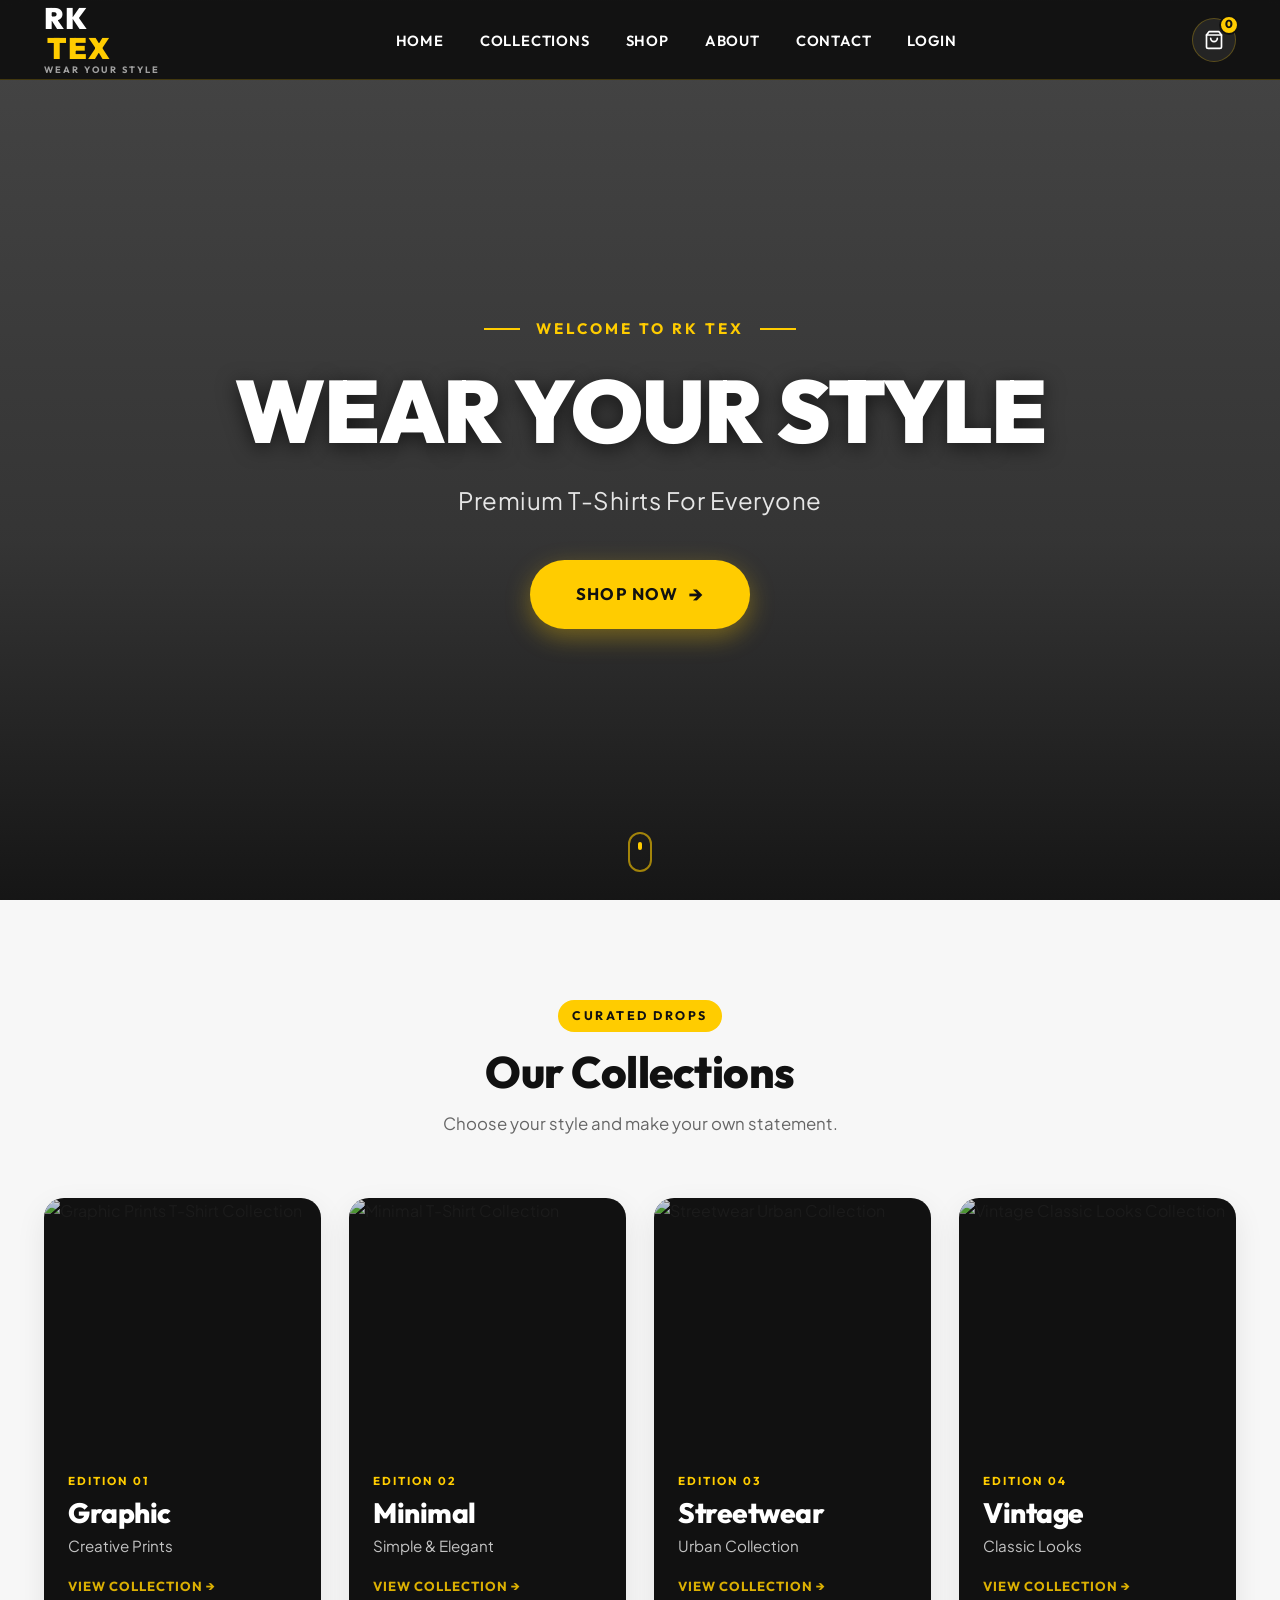
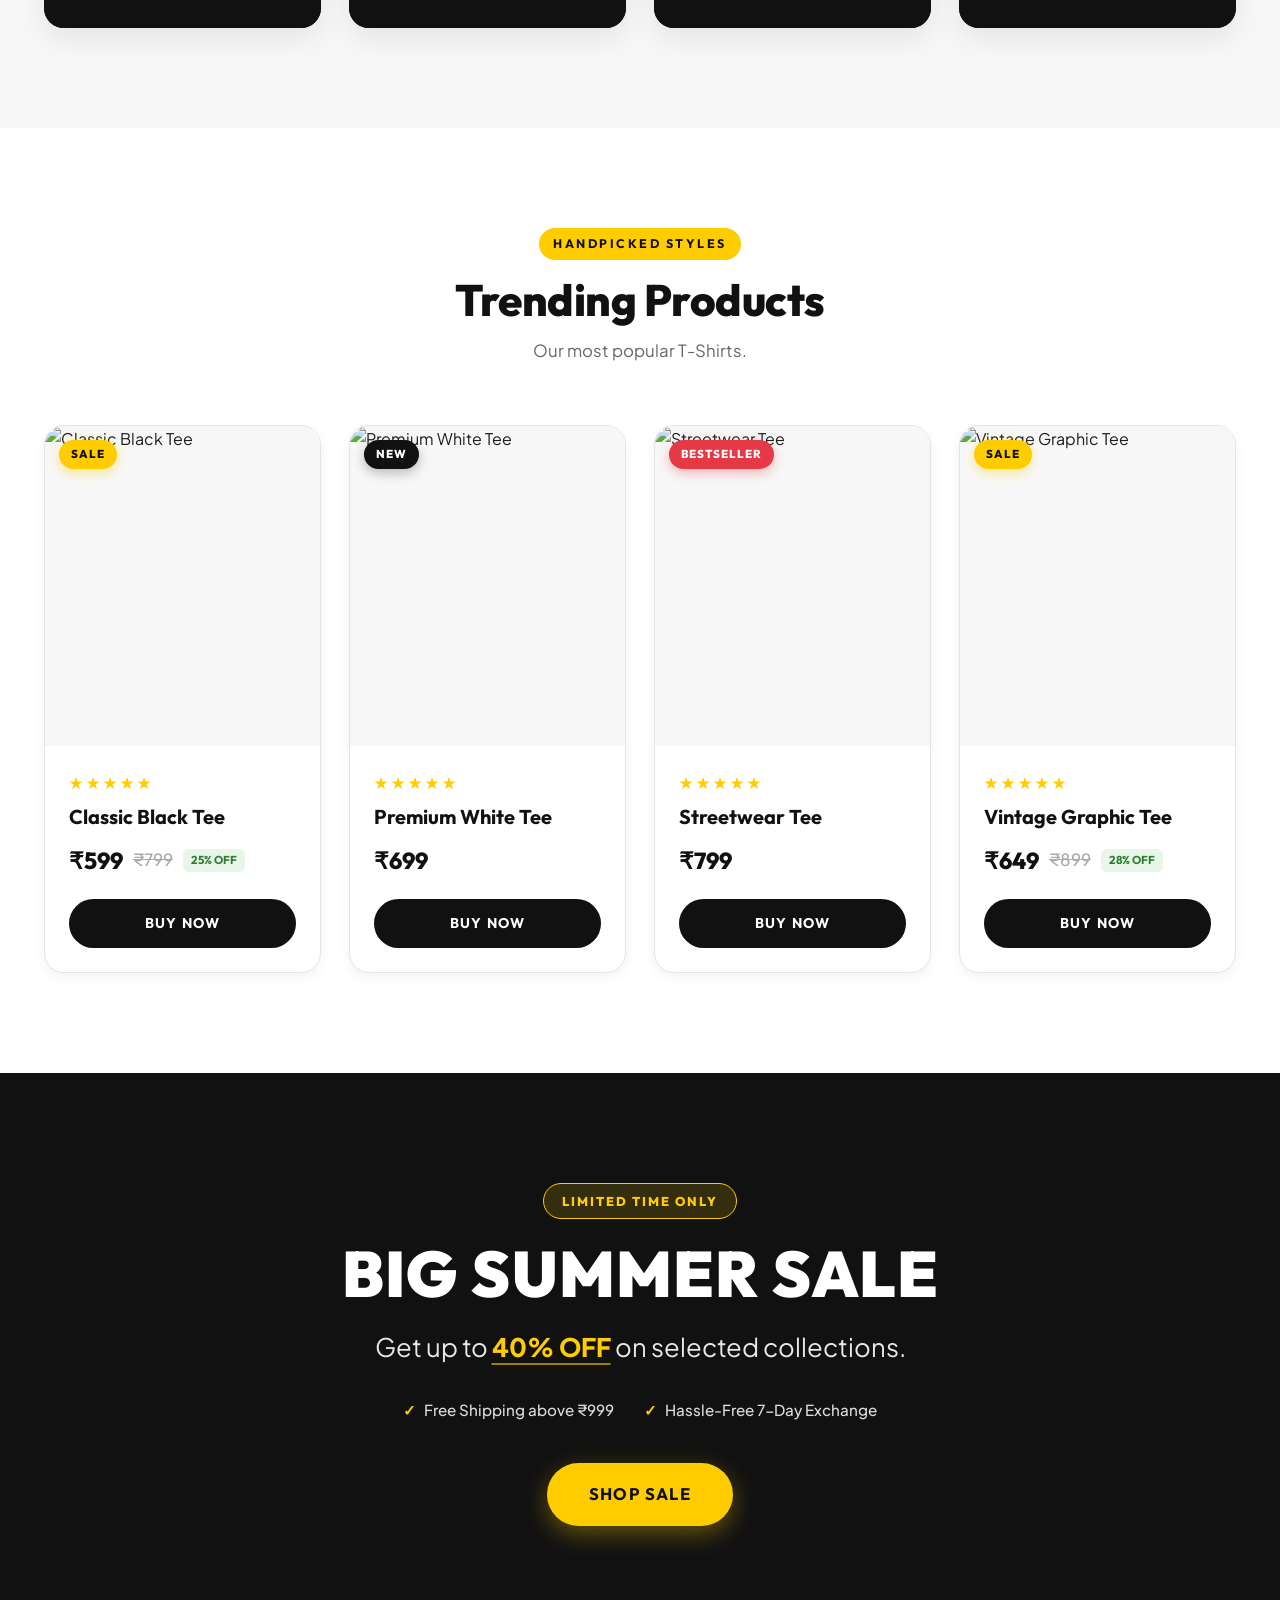
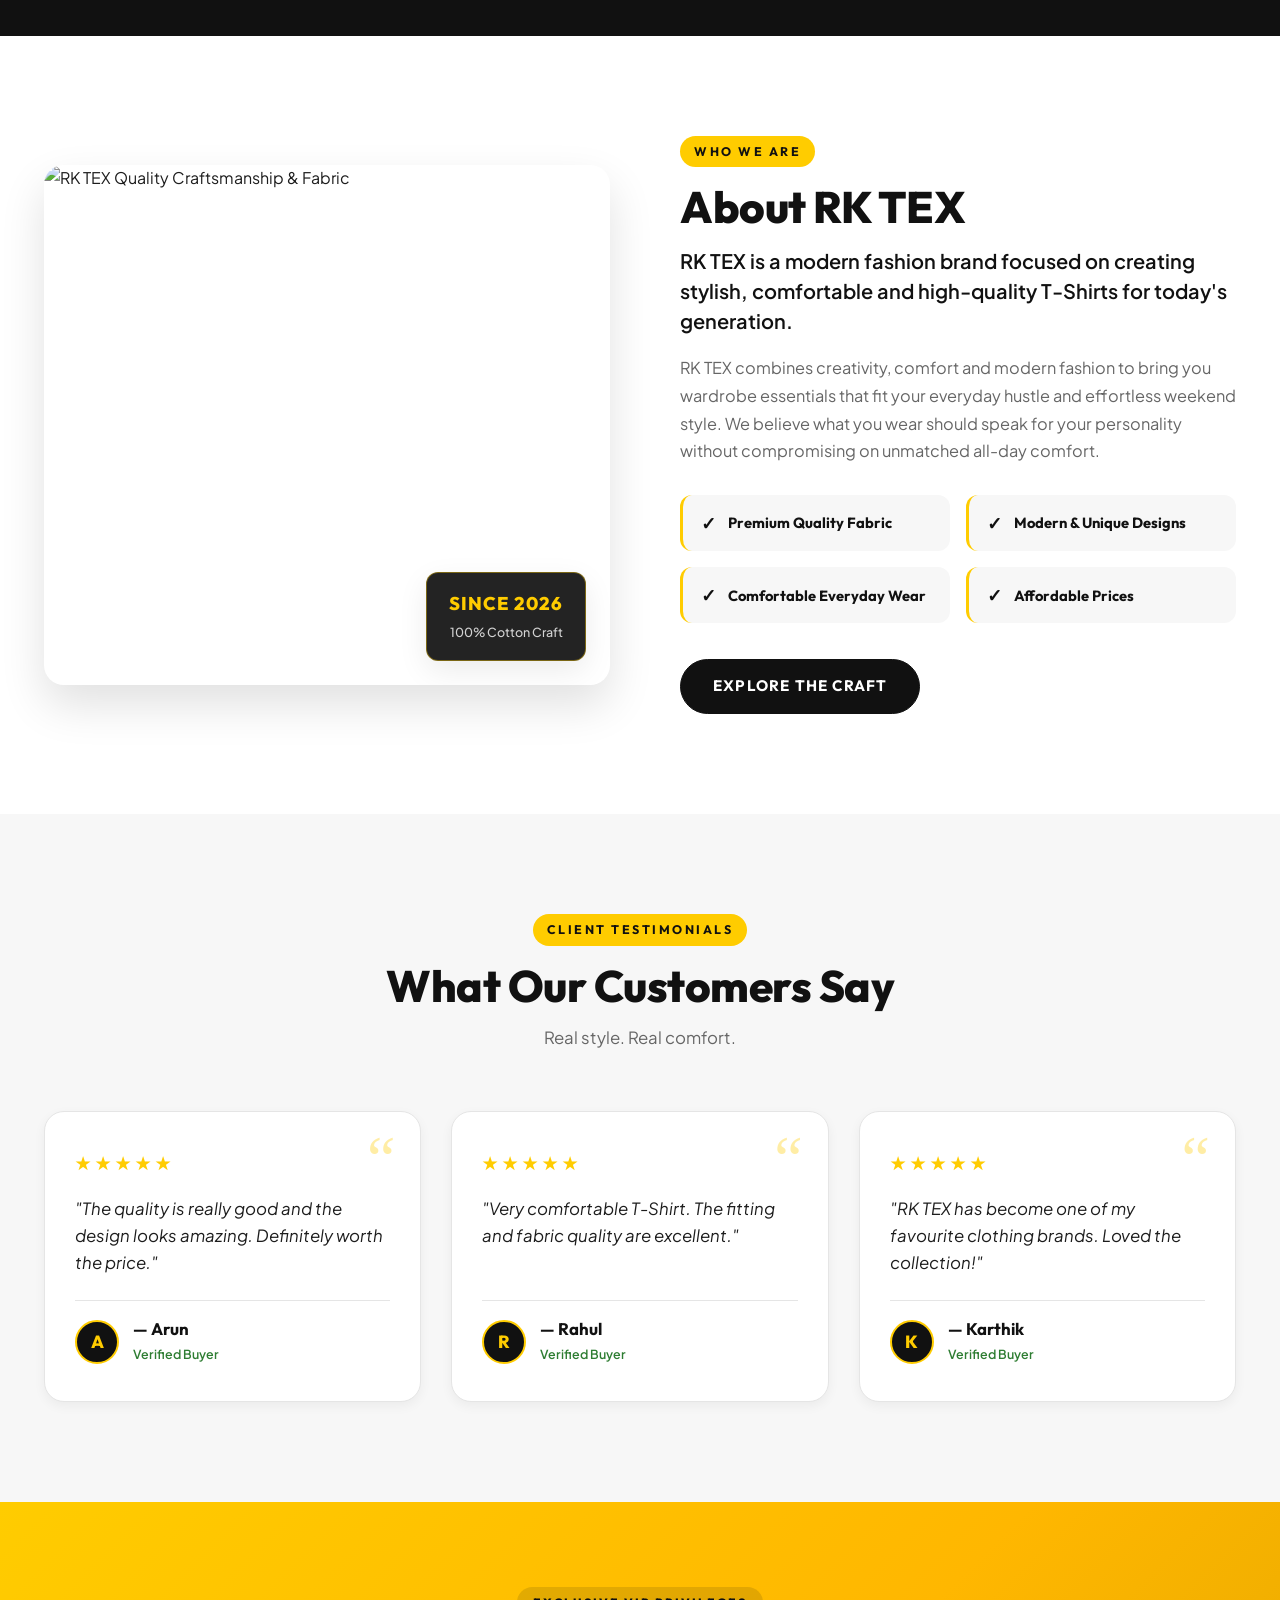
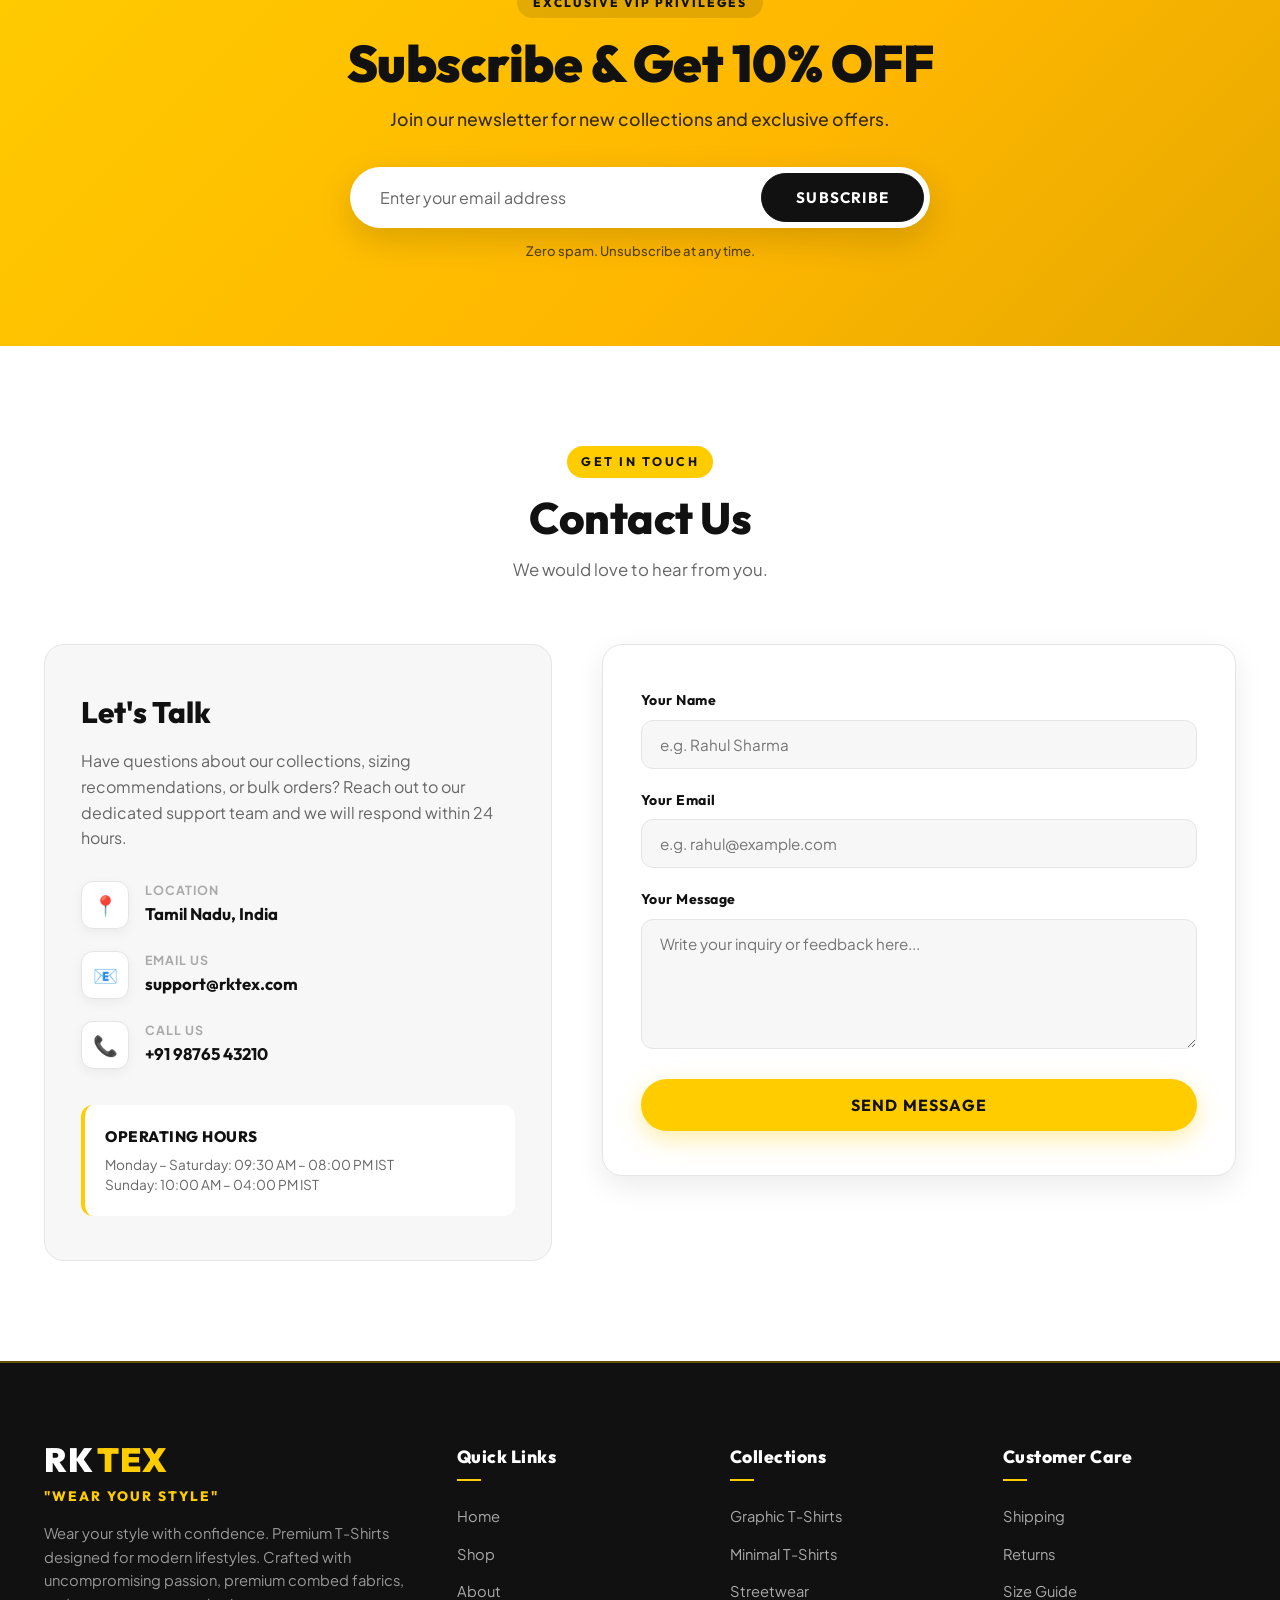
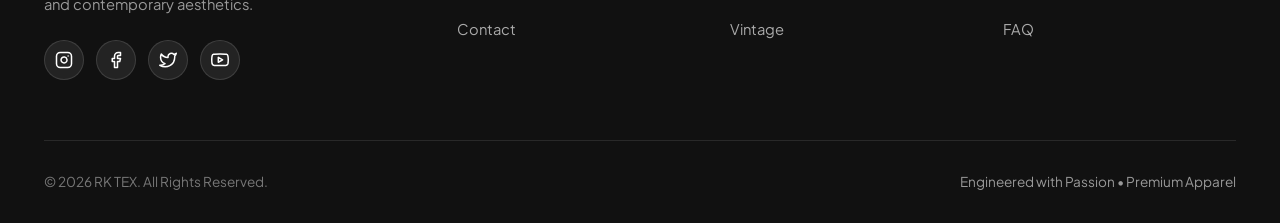
==== commit be0baa9e: "Add Login link to navigation menu" ====
--- a/index.html
+++ b/index.html
@@ -42,6 +42,7 @@
           <li><a href="#shop" class="nav-link">Shop</a></li>
           <li><a href="#about" class="nav-link">About</a></li>
           <li><a href="#contact" class="nav-link">Contact</a></li>
+          <li><a href="login.html" class="nav-link">Login</a></li>
         </ul>
       </nav>
 
